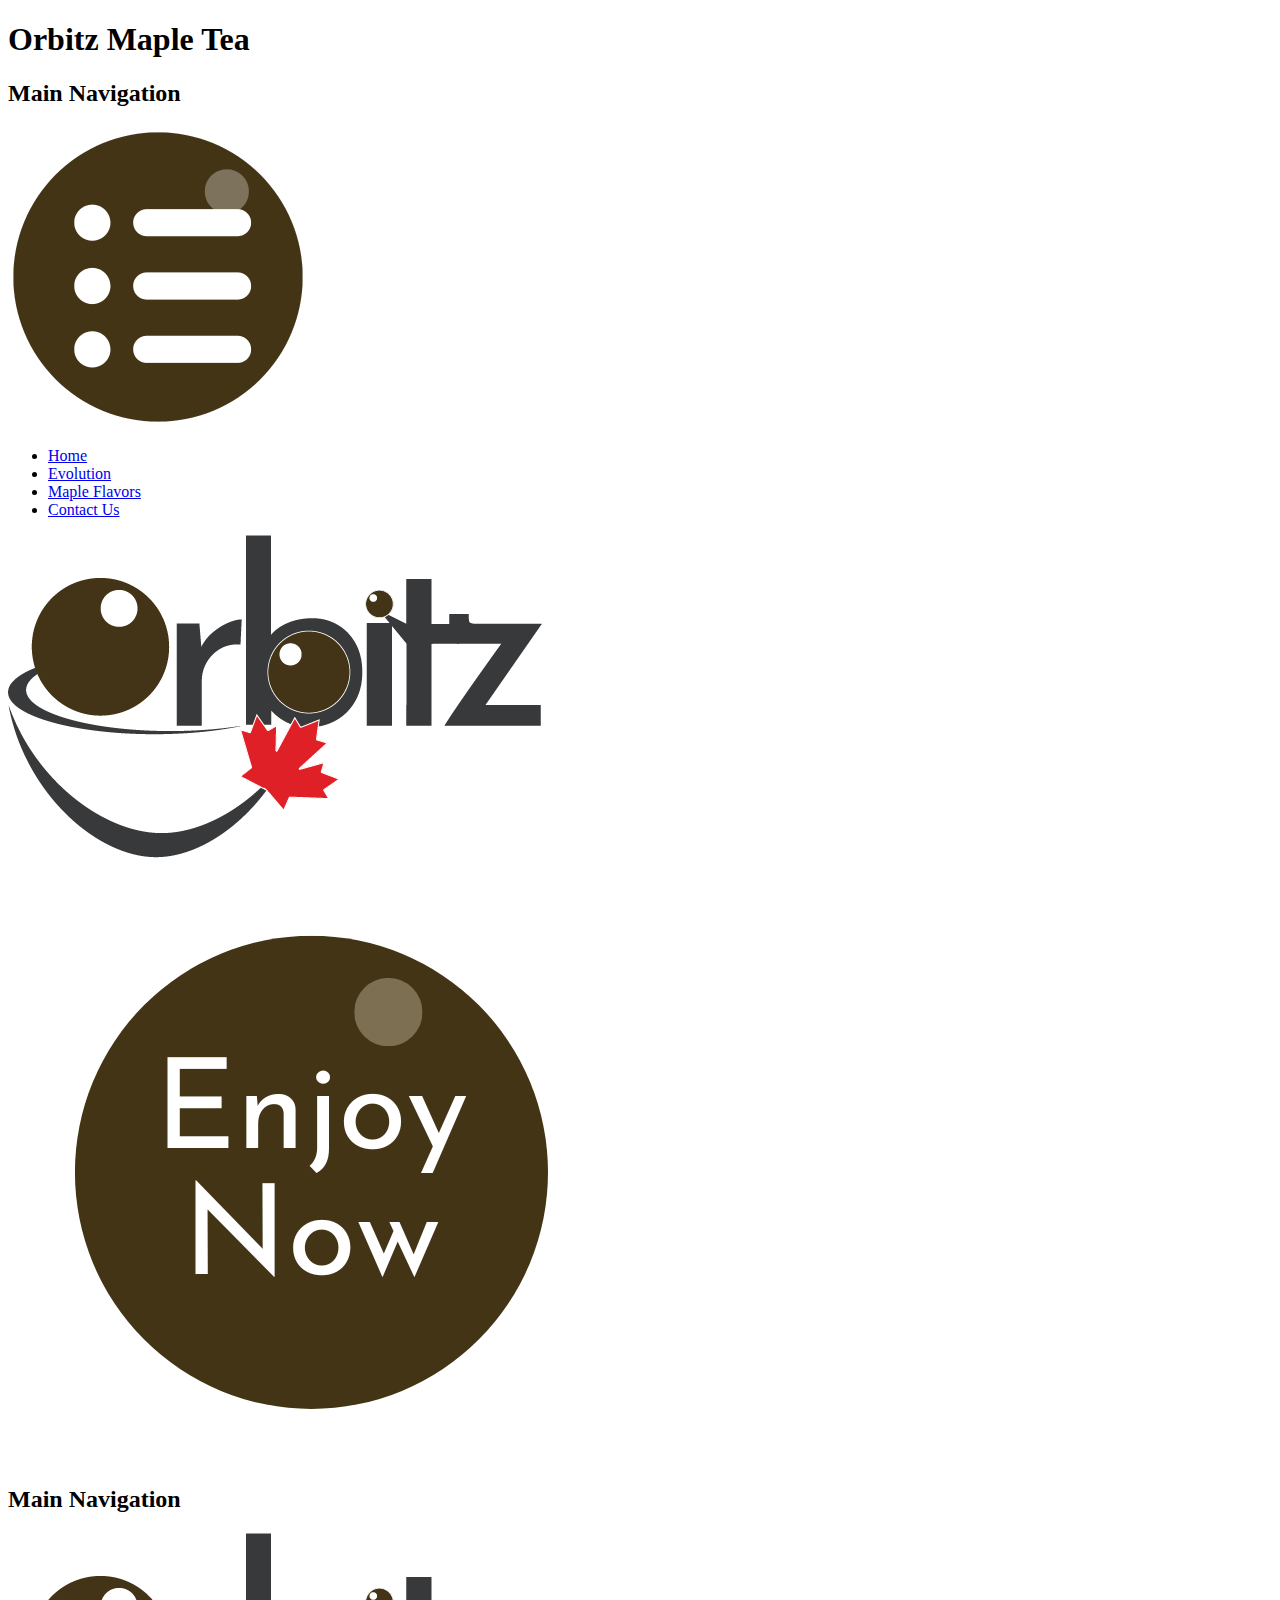
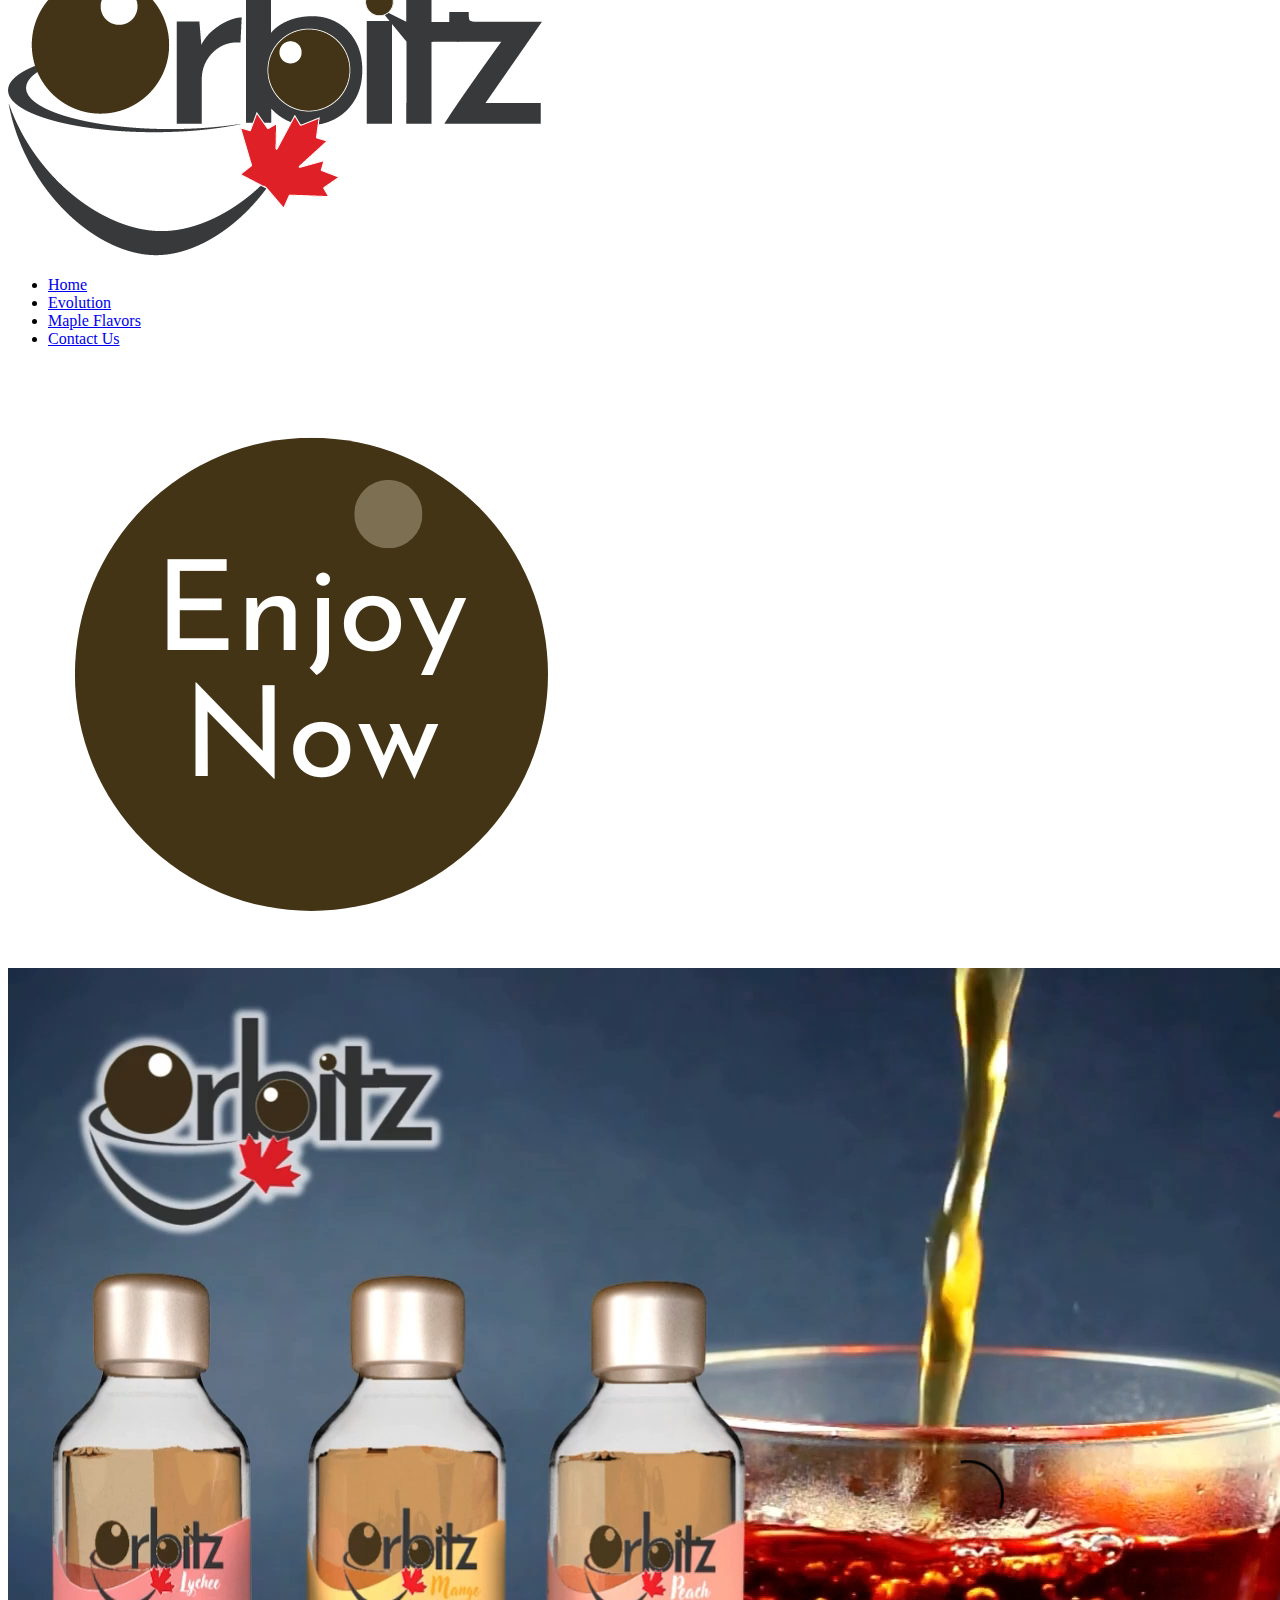
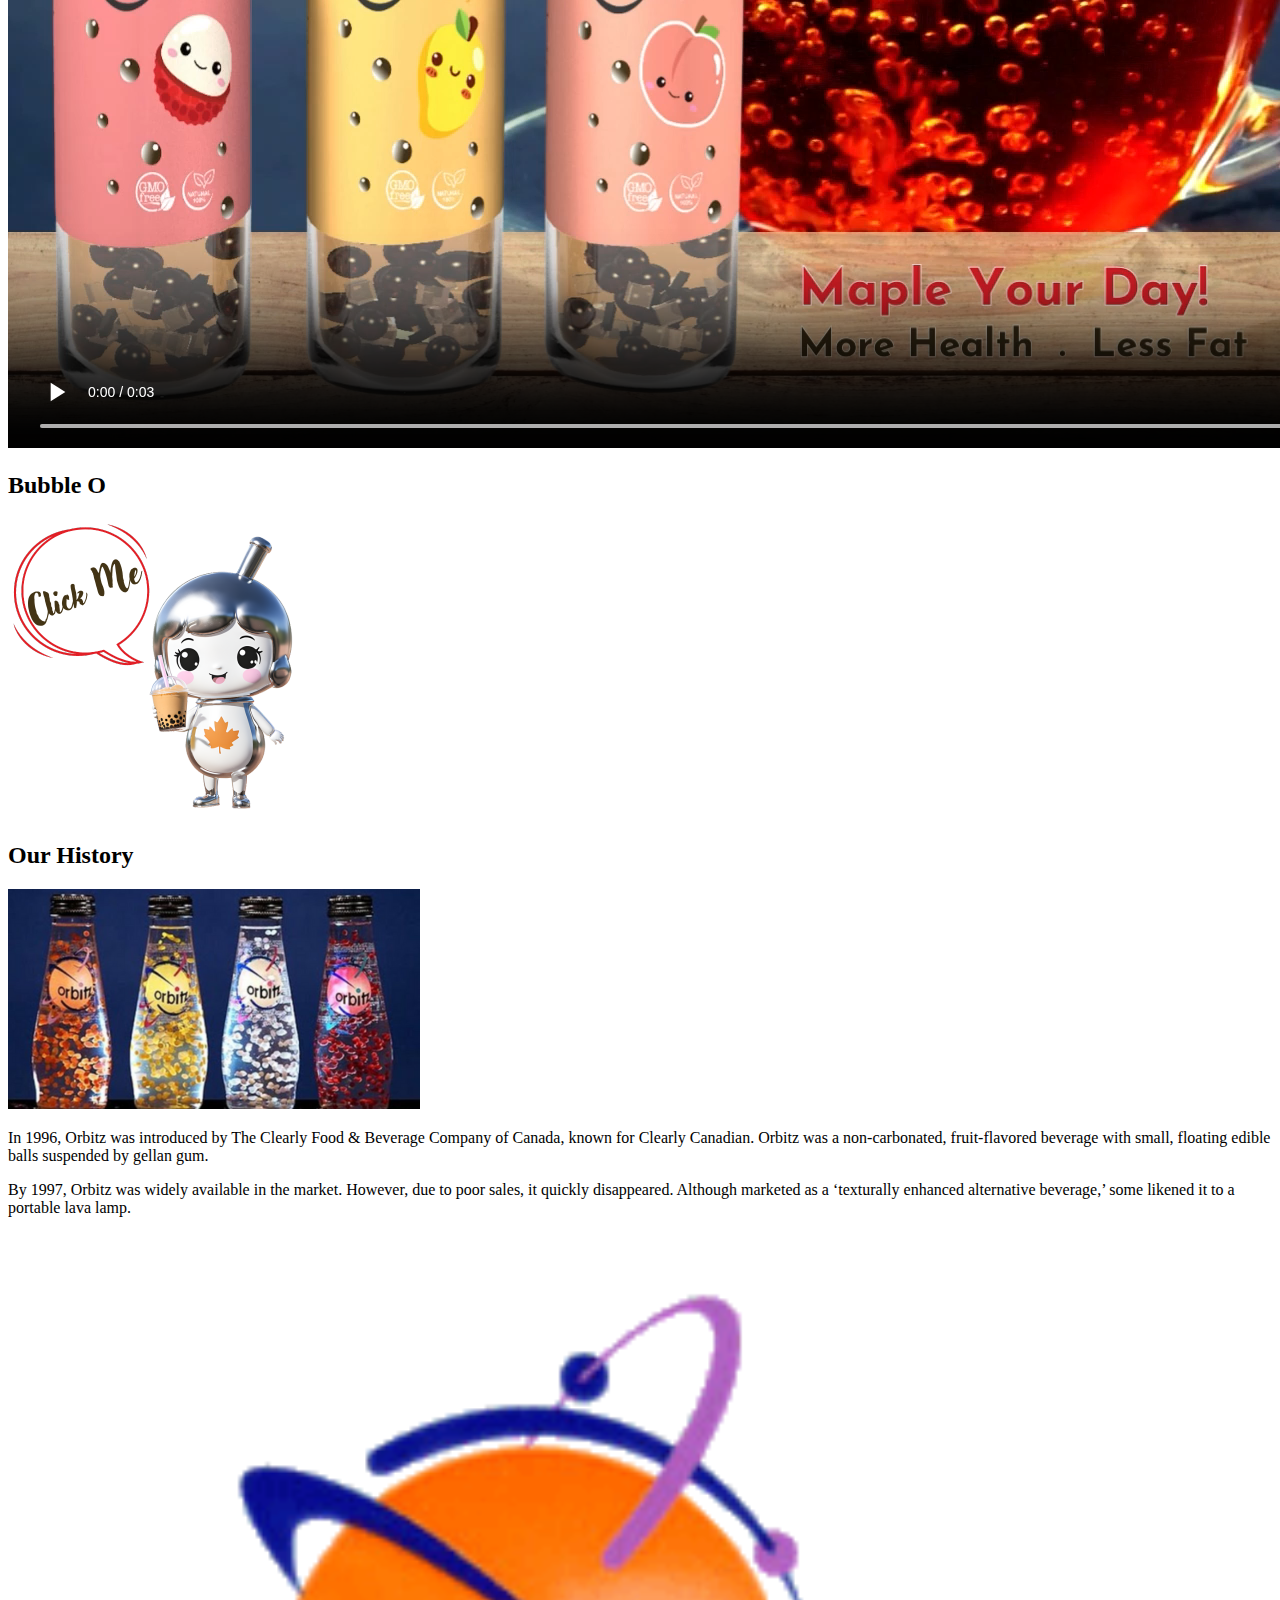
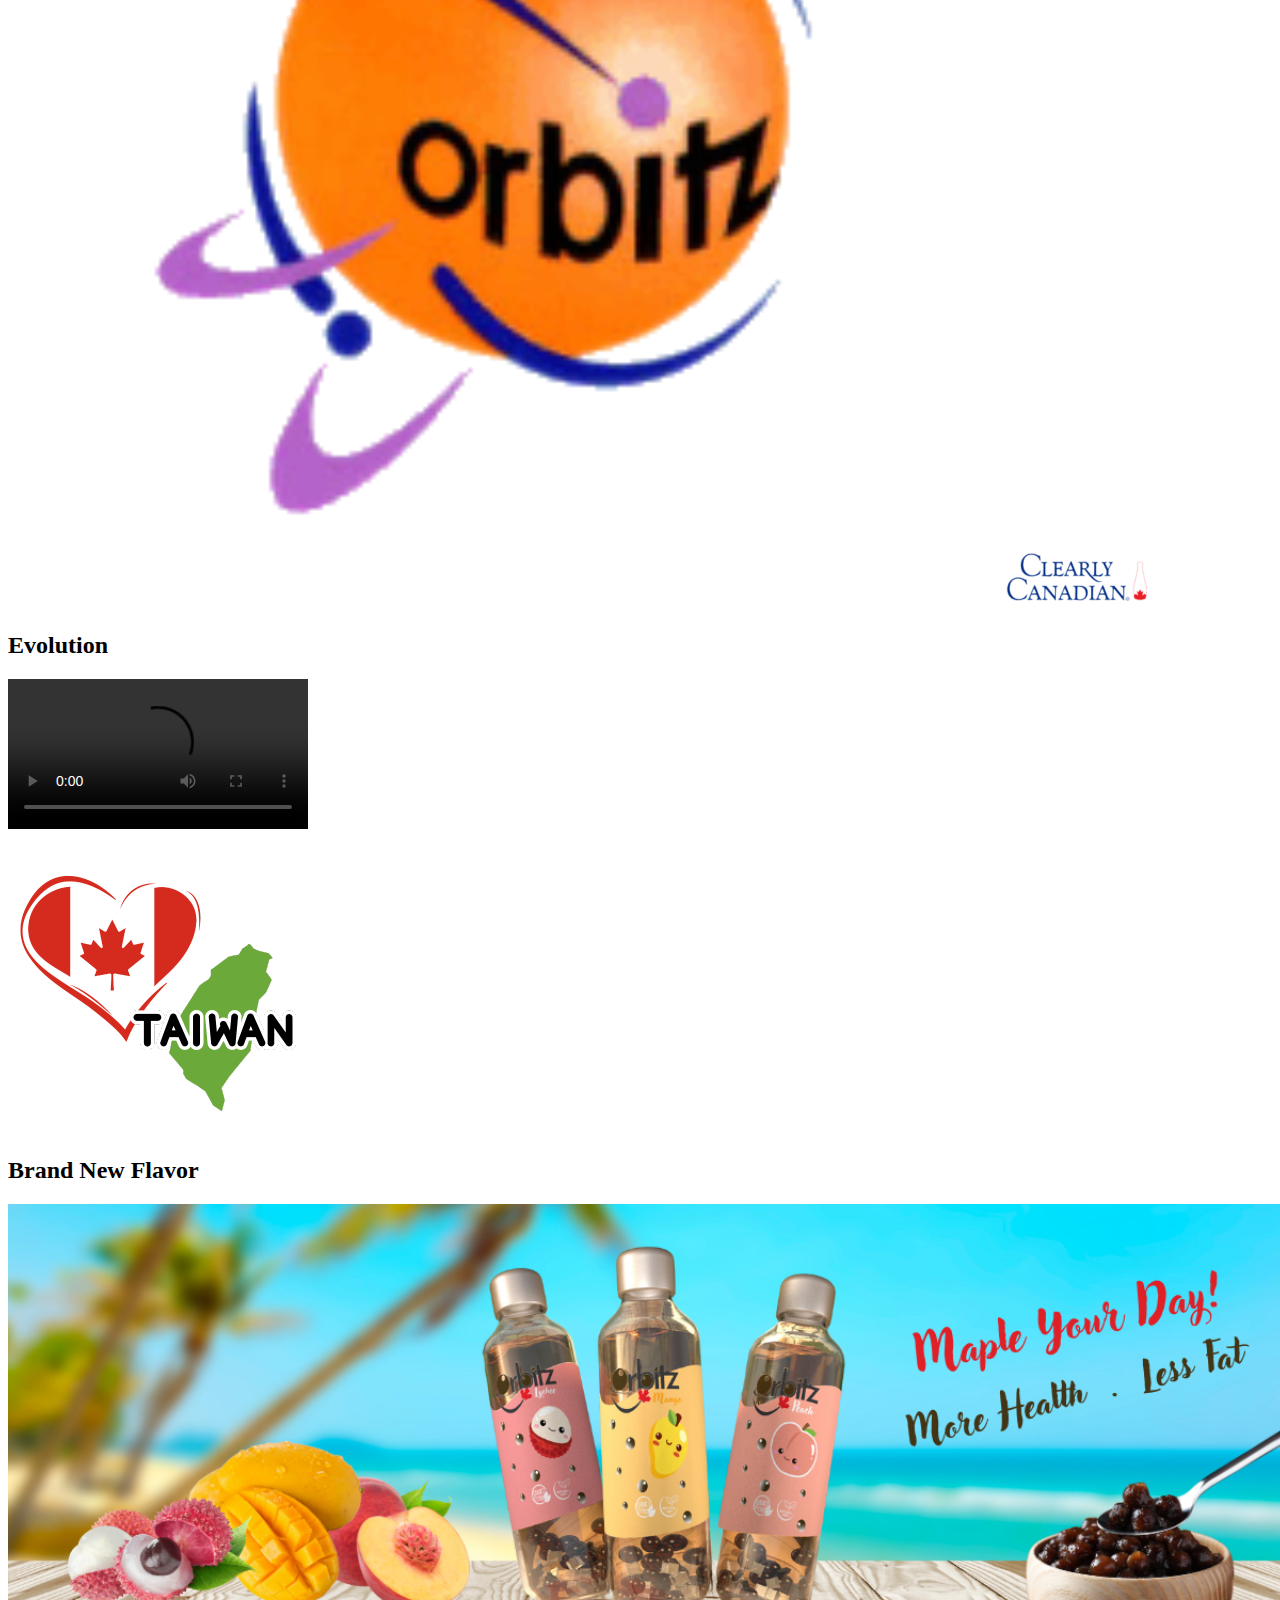
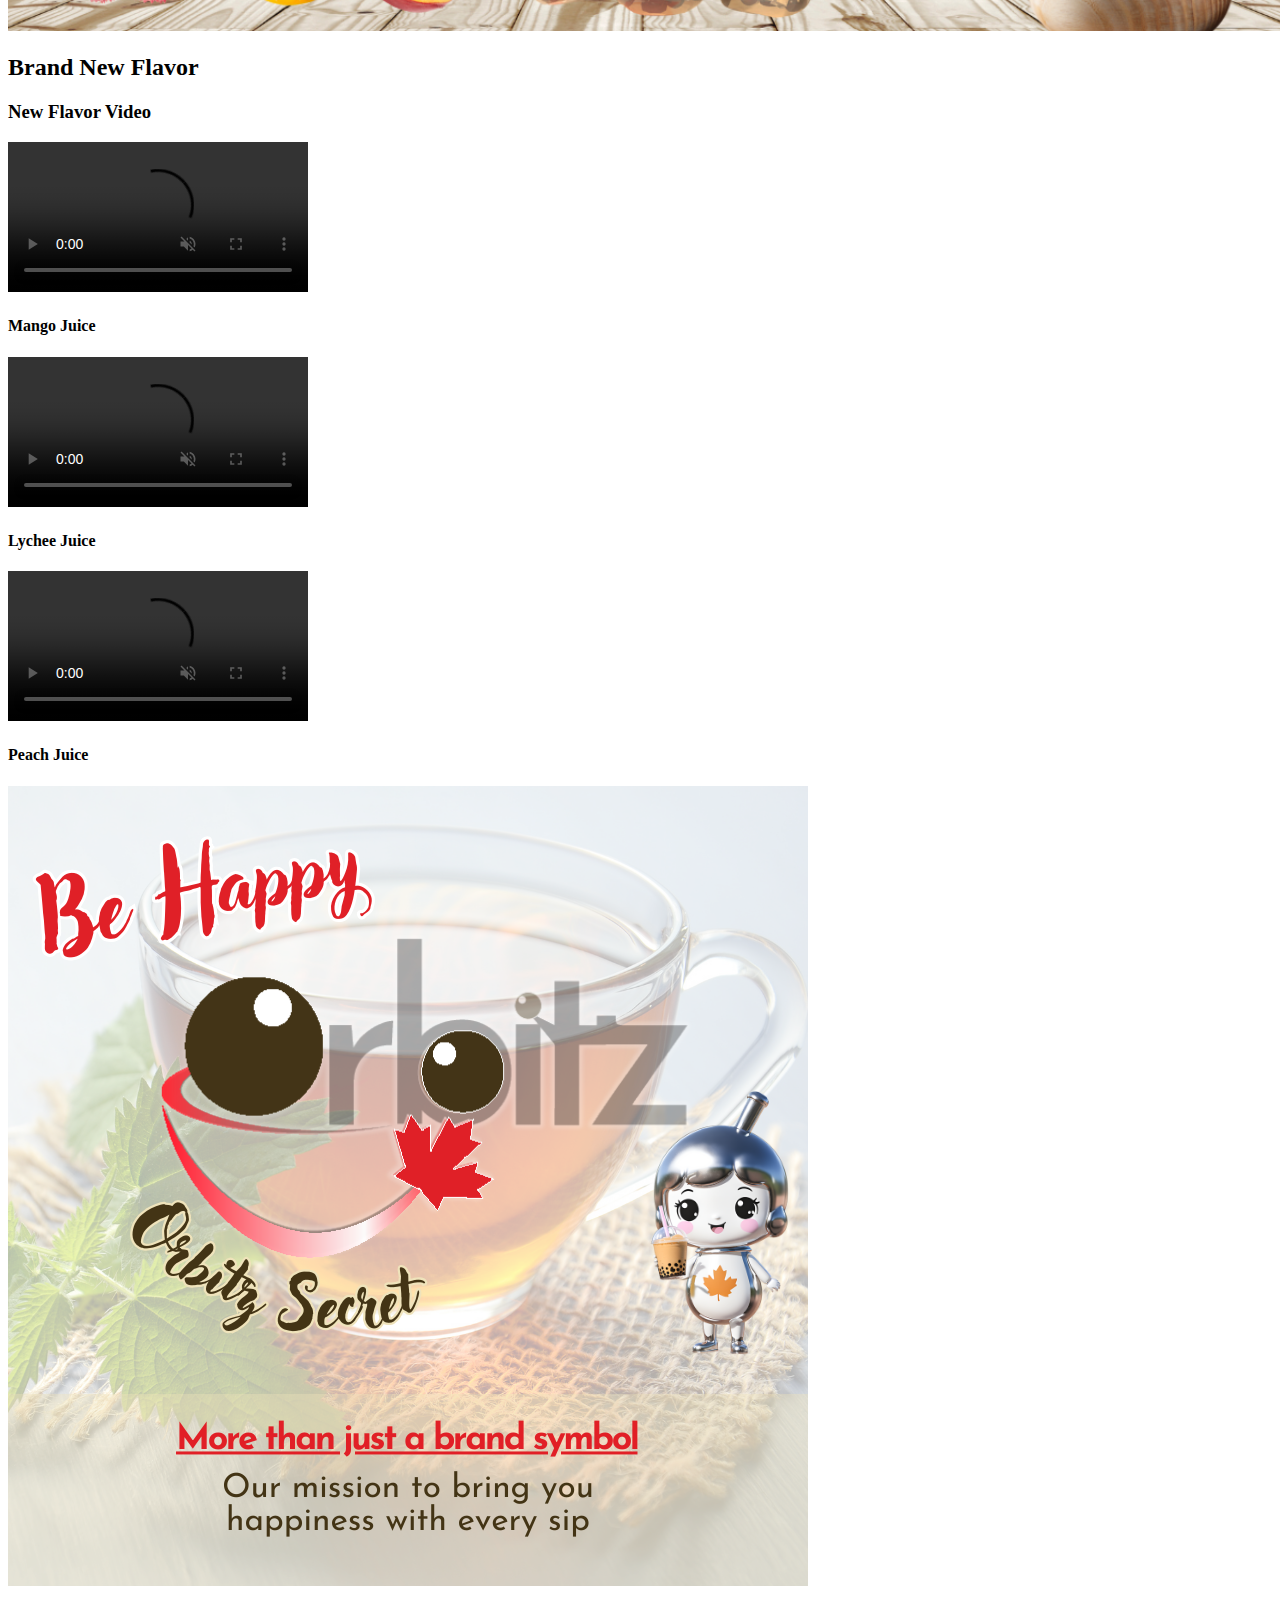
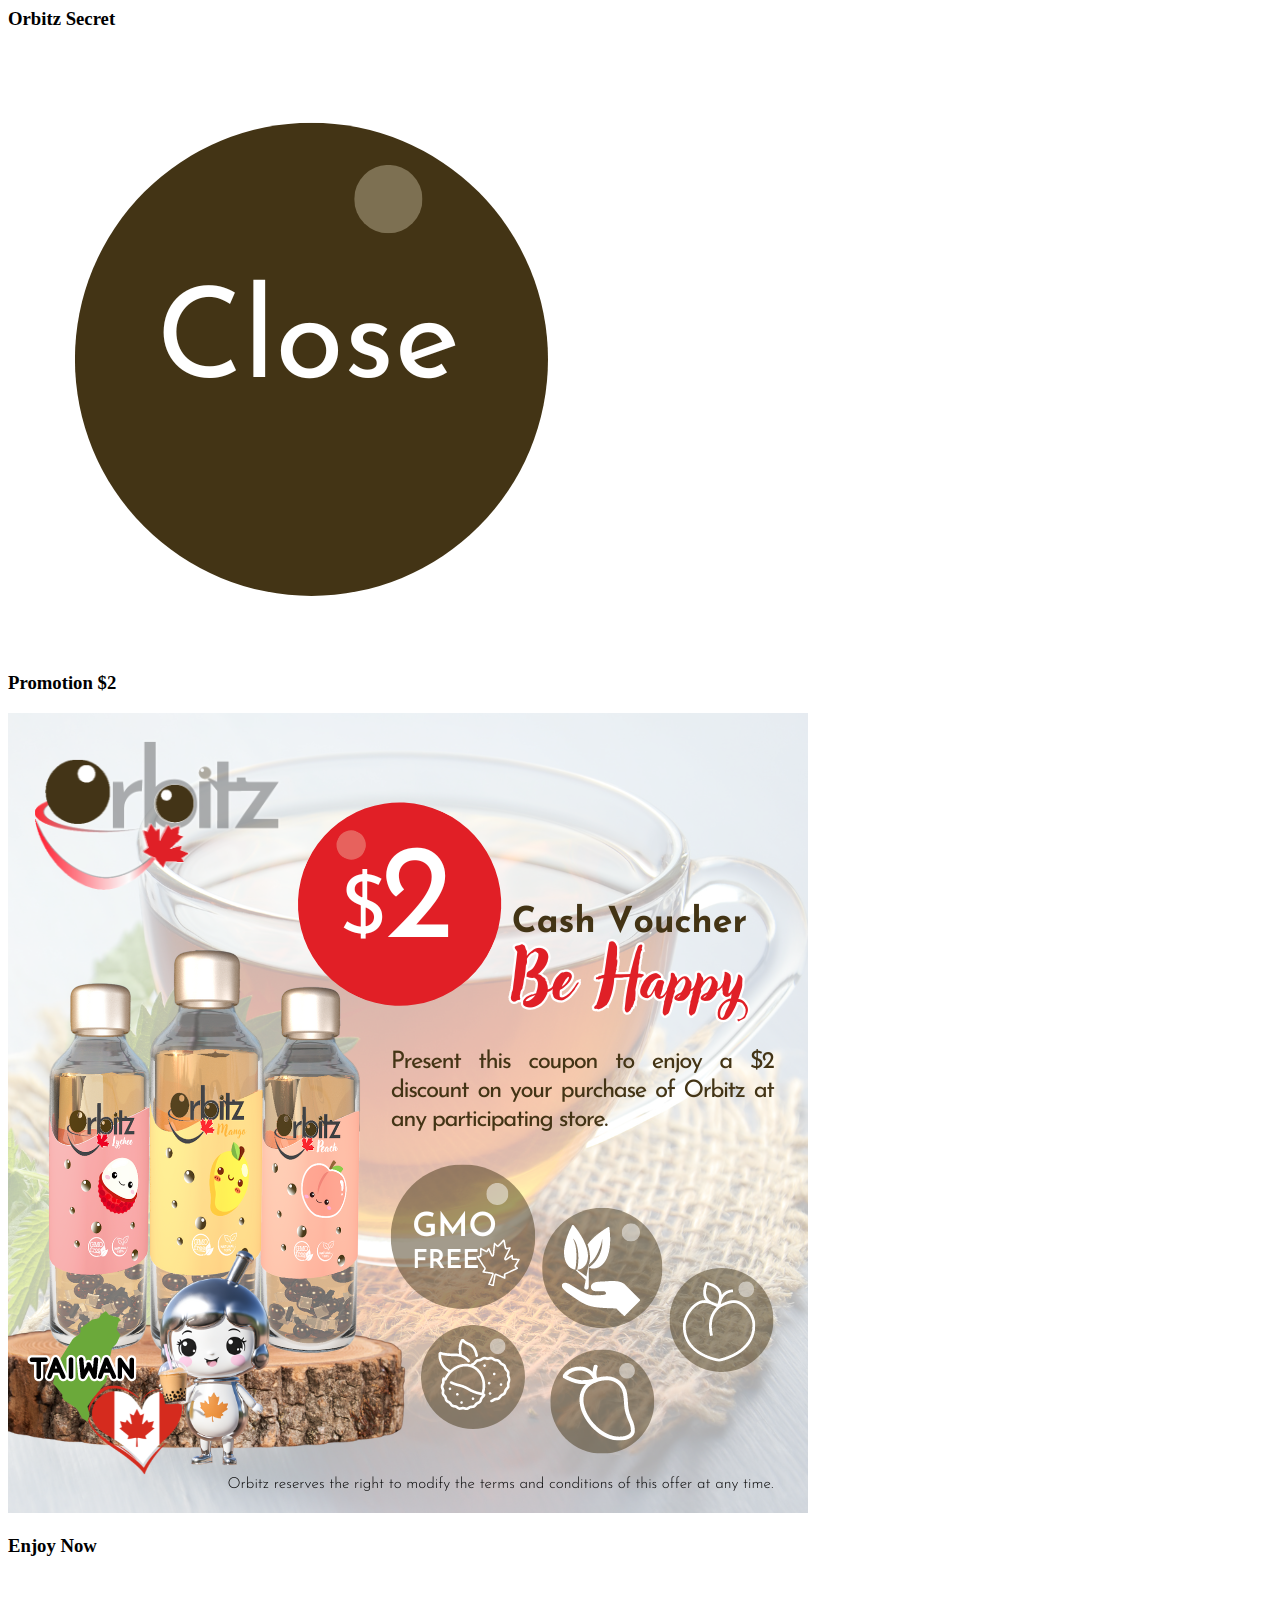
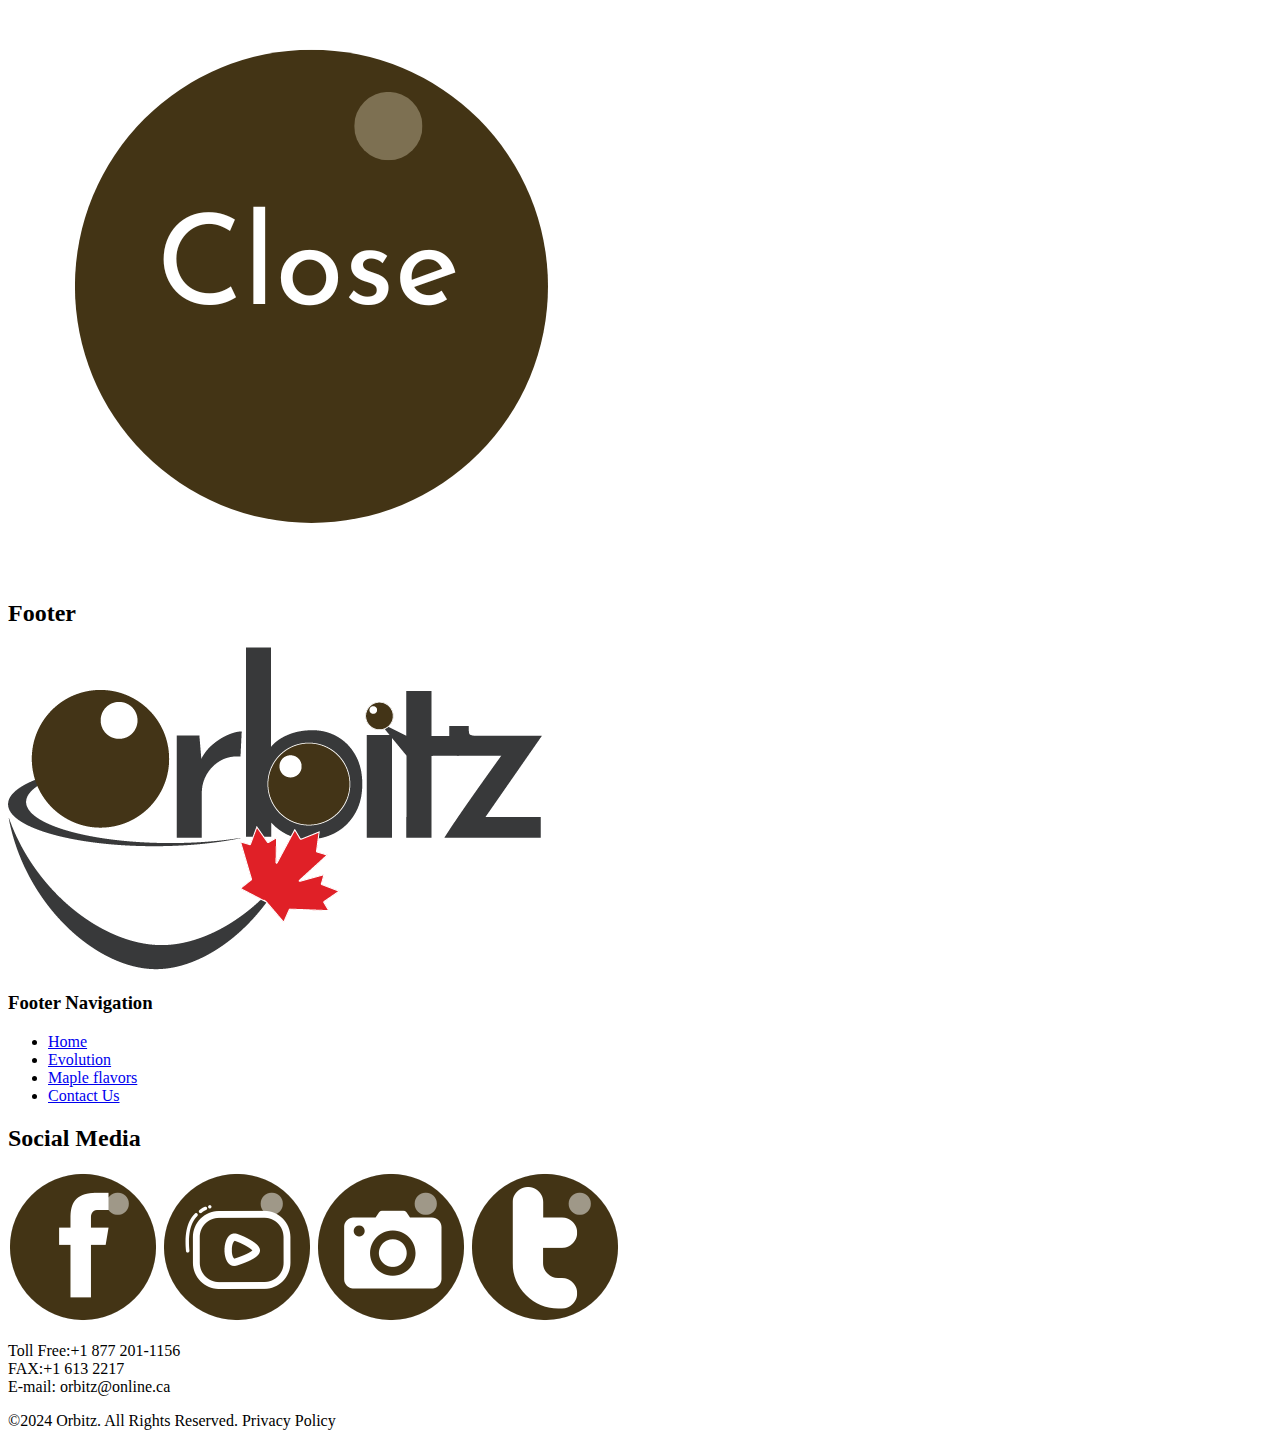
==== about-us.html @ 3a4d869f "Updated the about-us.HTML" ====
<!DOCTYPE html>
<html lang="en">
<head>
    <meta charset="UTF-8">
    <meta name="viewport" content="width=device-width, initial-scale=1.0">
    <link rel="preconnect" href="https://fonts.googleapis.com">
    <link rel="preconnect" href="https://fonts.gstatic.com" crossorigin>
    <link href="https://fonts.googleapis.com/css2?family=Josefin+Sans:ital,wght@0,100..700;1,100..700&display=swap" rel="stylesheet">
    <link href="css/grid.css" rel="stylesheet">
    <link href="css/main.css" rel="stylesheet">
    <title>Orbitz Maple Flavor</title>
</head>
<body>
    <h1 class="hidden">Orbitz Maple Tea</h1>
    <!-- Main Nav -->
    <div id="sticky-nav-con">
        <!-- Header for Mobile -->
        <header id="main-header">
            <nav id="main-nav">
                <h2 class="hidden">Main Navigation</h2>
                    <img src="images/Humburger-icon.png" alt="hamburger menu">
                    <div id="burger-con">
                        <ul>
                            <li><a href="index.html">Home</a></li>
                            <li><a href="about-us.html">Evolution</a></li>
                            <li><a href="product.html">Maple Flavors</a></li>
                            <li><a href="contact.html">Contact Us</a></li>
                        </ul>
                    </div>        
            </nav>

            <div id="logo">
                <img src="images/logo-ori.png" alt="Orbitz Logo">
            </div>

            <div class="enjoy-now enjoy-promotion">
                <img src="images/Enjoy-now.png" alt="Enjoy Now">
            </div>
        </header>

        <!-- Header for Tablet & Desktop -->
        <header id="main-header-t">
            <nav id="main-nav-t" class="grid-con">
                <h2 class="hidden">Main Navigation</h2>
                    <div id="logo-t" class="t-col-start-1 t-col-end-3">
                        <img src="images/logo-ori.png" alt="Orbitz logo">
                    </div>

                    <div id="burger-con-t" class="t-col-start-3 t-col-end-11">
                        <ul>
                            <li><a href="index.html">Home</a></li>
                            <li><a href="about-us.html">Evolution</a></li>
                            <li><a href="product.html">Maple Flavors</a></li>
                            <li><a href="contact.html">Contact Us</a></li>
                        </ul>
                    </div>

                    <div id="enjoy-now-t" class="enjoy-promotion t-col-start-11 t-col-end-13">
                        <img src="images/Enjoy-now.png" alt="Enjoy Now">
                    </div>
            </nav> 
        </header>
    </div>

    <main>
        <div id="about-hero" class="full-width-grid-con">
            <video controls autoplay loop muted>
                <source src="videos/about-us.mp4" type="video/mp4">
            </video>
        </div>

        <section id="bubble-O">
            <h2 class="hidden">Bubble O</h2>
            <img src="images/bubble-o.png" alt="Bubble O">
        </section>
  
        <section  class="grid-con">
            <div id="history" class="col-span-full">
                <h2>Our History</h2>
                    <img src="images/old-orbitz.png" alt="Orbitz Old Bottle">
                    <p>In 1996, Orbitz was introduced by The Clearly Food & Beverage Company of Canada, 
                        known for Clearly Canadian. Orbitz was a non-carbonated, fruit-flavored beverage 
                        with small, floating edible balls suspended by gellan gum.</p>
                    <p>By 1997, Orbitz was widely available in the market. However, due to poor sales, 
                        it quickly disappeared. Although marketed as a ‘texturally enhanced alternative 
                        beverage,’ some likened it to a portable lava lamp.</p>
            </div>
            <div id="old-orbitz" class="col-span-full">
                <img src="images/Old-Orbitz-logo.png" alt="Old Orbitz Logo">
                <img src="images/Clearly-logo.png" alt="Clearly Canadian Logo">
            </div>
        </section>

        <section class="grid-con">
            <div id="evolution" class="col-span-full">
                <h2>Evolution</h2>
                <div id="about-video">
                    <video controls>
                        <source src="videos/history.mp4" type="video/mp4">
                    </video>
                </div>
                <div class="overlay-container-abt">
                    <img src="images/canada-taiwan.png" alt="Canada and Taiwan" id="canada-taiwan">
                </div>
            </div>
        </section>

        <section id="brand-new-flavor" class="full-width-grid-con">
            <h2 class="hidden">Brand New Flavor</h2>
            <img
            sizes="100vw"
            srcset="
            images/about-hero-2_g6cph5_c_scale,w_190.png 190w,
            images/about-hero-2_g6cph5_c_scale,w_334.png 334w,
            images/about-hero-2_g6cph5_c_scale,w_445.png 445w,
            images/about-hero-2_g6cph5_c_scale,w_540.png 540w,
            images/about-hero-2_g6cph5_c_scale,w_623.png 623w,
            images/about-hero-2_g6cph5_c_scale,w_702.png 702w,
            images/about-hero-2_g6cph5_c_scale,w_774.png 774w,
            images/about-hero-2_g6cph5_c_scale,w_843.png 843w,
            images/about-hero-2_g6cph5_c_scale,w_907.png 907w,
            images/about-hero-2_g6cph5_c_scale,w_969.png 969w,
            images/about-hero-2_g6cph5_c_scale,w_1028.png 1028w,
            images/about-hero-2_g6cph5_c_scale,w_1085.png 1085w,
            images/about-hero-2_g6cph5_c_scale,w_1142.png 1142w,
            images/about-hero-2_g6cph5_c_scale,w_1198.png 1198w,
            images/about-hero-2_g6cph5_c_scale,w_1200.png 1200w"
            src="about-hero-2_g6cph5_c_scale,w_1200.png"
            alt="Brand New Flavor Hero">
        </section>

        <section class="grid-con">
            <div class="col-span-full">
                <h2>Brand New Flavor</h2>
                <div id="new-flavor-video">
                    <h3 class="hidden">New Flavor Video</h3>
                    <div class="video-container" id="mango-juice">
                        <video controls autoplay loop muted>
                            <source src="videos/mango-v.mp4" type="video/mp4">
                        </video>
                        <h4>Mango Juice</h4>
                    </div>

                    <div class="video-container" id="lychee-juice">
                        <video controls autoplay loop muted>
                            <source src="videos/lychee-v.mp4" type="video/mp4">
                        </video>
                        <h4>Lychee Juice</h4>
                    </div>

                    <div class="video-container" id="peach-juice">
                        <video controls autoplay loop muted>
                            <source src="videos/peach-v2.mp4" type="video/mp4">
                        </video>
                        <h4>Peach Juice</h4>
                    </div>
                </div>
            </div>
        </section>
    </main>

    <!-- Lightbox for Bubble-O -->
    <section id="lightbox" class="hidden">
        <div id="lightbox-content">
          <img src="images/lightbox-800.png" alt="Lightbox Image" id="lightbox-image">
          <h3 id="lightbox-title">Orbitz Secret</h3>
          <img src="images/icon-close.png" alt="Close" id="lightbox-close">
        </div>
    </section>

    <!-- Lightbox for Product Promotion -->
    <section id="pdt-lightbox" class="lightbox-overlay hidden">
        <h3 class="hidden">Promotion $2</h3>
        <div id="pdt-lightbox-content" class="lightbox-content">
            <img src="images/promotion-800.png" alt="PDT Lightbox Image" id="pdt-lightbox-image">
            <h3 id="pdt-lightbox-title">Enjoy Now</h3>
            <img src="images/icon-close.png" alt="Close" id="pdt-lightbox-close" class="close-button">
        </div>
    </section>

    <footer class="footer">
        <h2 class="hidden">Footer</h2>
        <div id="sticky-nav-foot" class="grid-con">
            <div id="footer-logo" class="col-span-full">
                <img src="images/logo-ori.png" alt="Orbitz logo">
            </div>

            <nav  id="footer-nav" class="col-span-full">
                <h3 class="hidden">Footer Navigation</h3>
                    <ul>
                        <li><a href="index.html">Home</a></li>
                        <li><a href="about-us.html">Evolution</a></li>
                        <li><a href="product.html">Maple flavors</a></li>
                        <li><a href="contact.html">Contact Us</a></li>
                    </ul>
            </nav>
        </div>

        <section class="grid-con">
            <h2 class="hidden">Social Media</h2>
                <div id="footer-social-icons" class="col-span-full">
                    <a href="#"><img src="images/facebook.png" alt="Facebook"></a>
                    <a href="#"><img src="images/ig.png" alt="Instagram"></a>
                    <a href="#"><img src="images/youtube.png" alt="YouTube"></a>
                    <a href="#"><img src="images/twitter.png" alt="Twitter"></a>
                </div>
            
                <div id="footer-contact" class="col-span-full">
                    <p>
                        Toll Free:+1 877 201-1156 <br>
                        FAX:+1 613 2217 <br>
                        E-mail: orbitz@online.ca
                    </p>
                </div>
            </section>  
            
            <div id="footer-policy" class="col-span-full">
                <p id="privacy-policy">©2024 Orbitz. All Rights Reserved. Privacy Policy</p>
            </div>
    </footer>

<script src="js/main.js"></script>
</body>
</html>
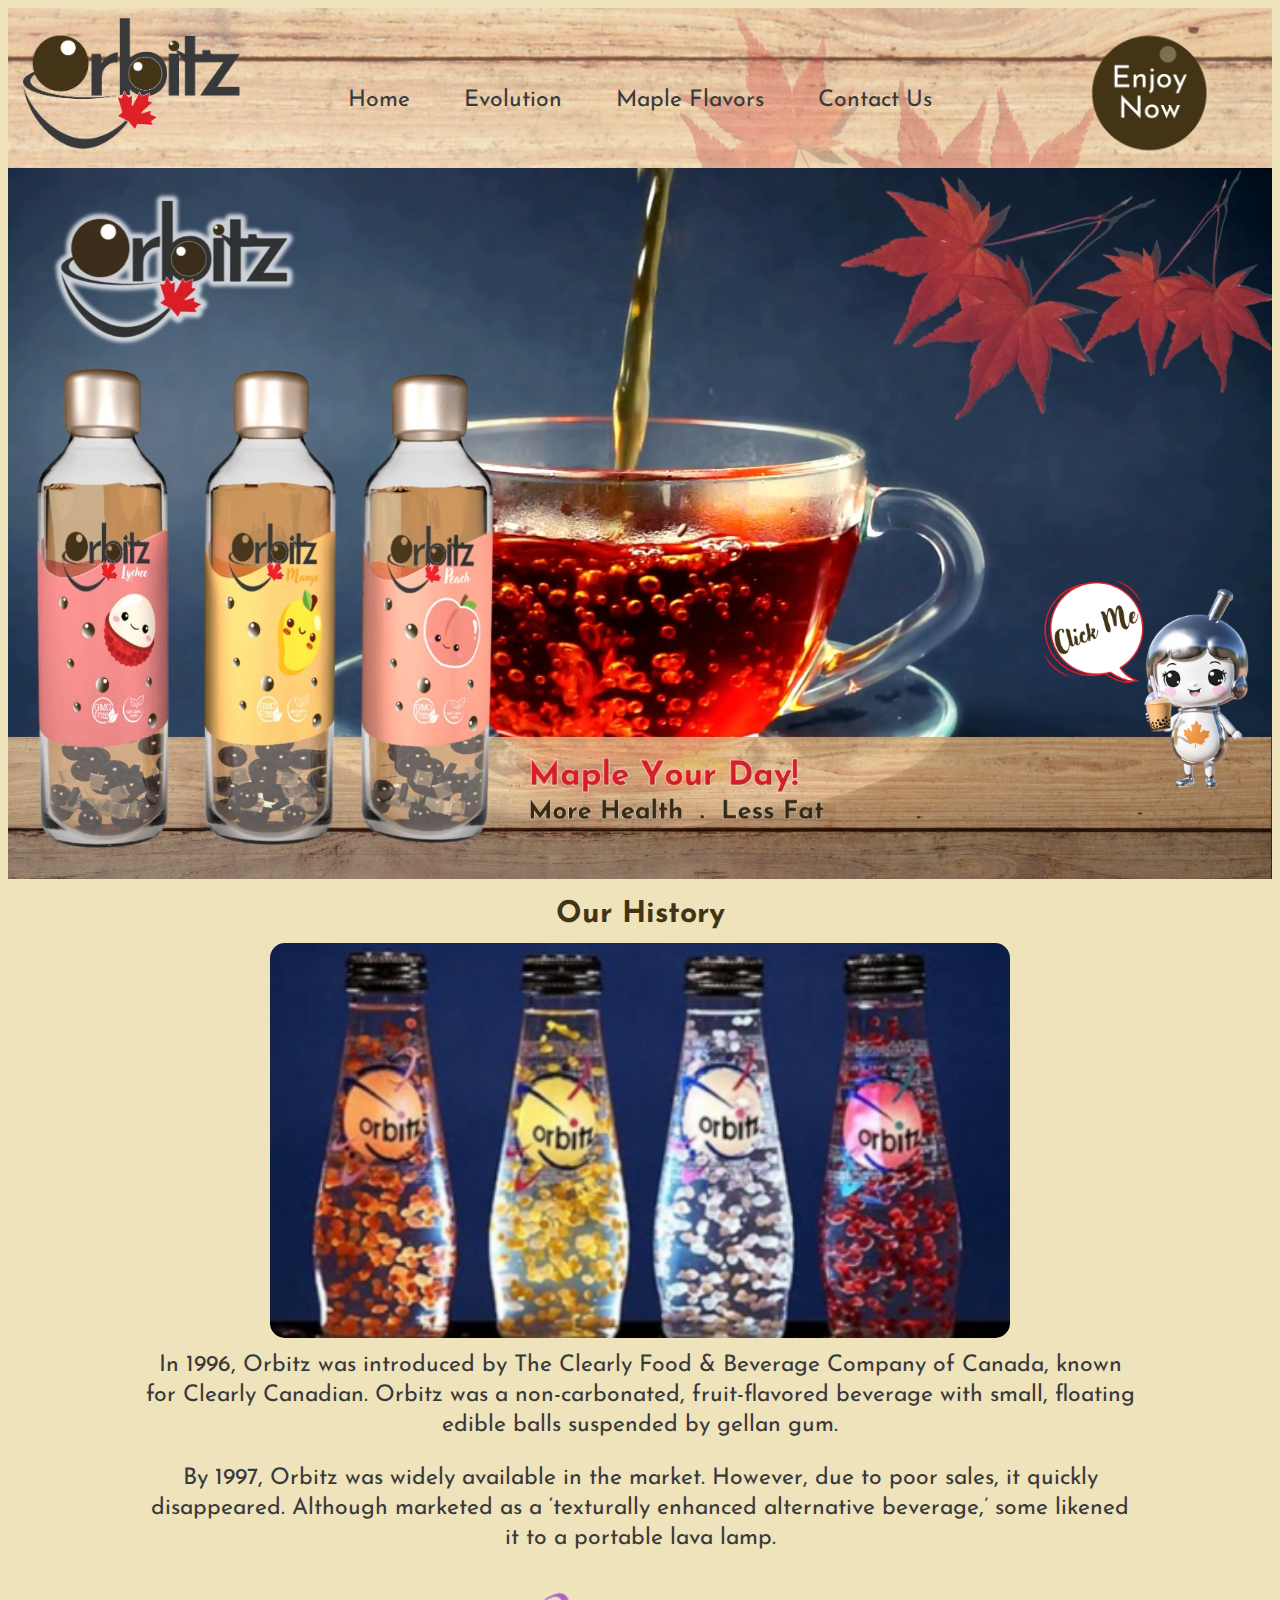
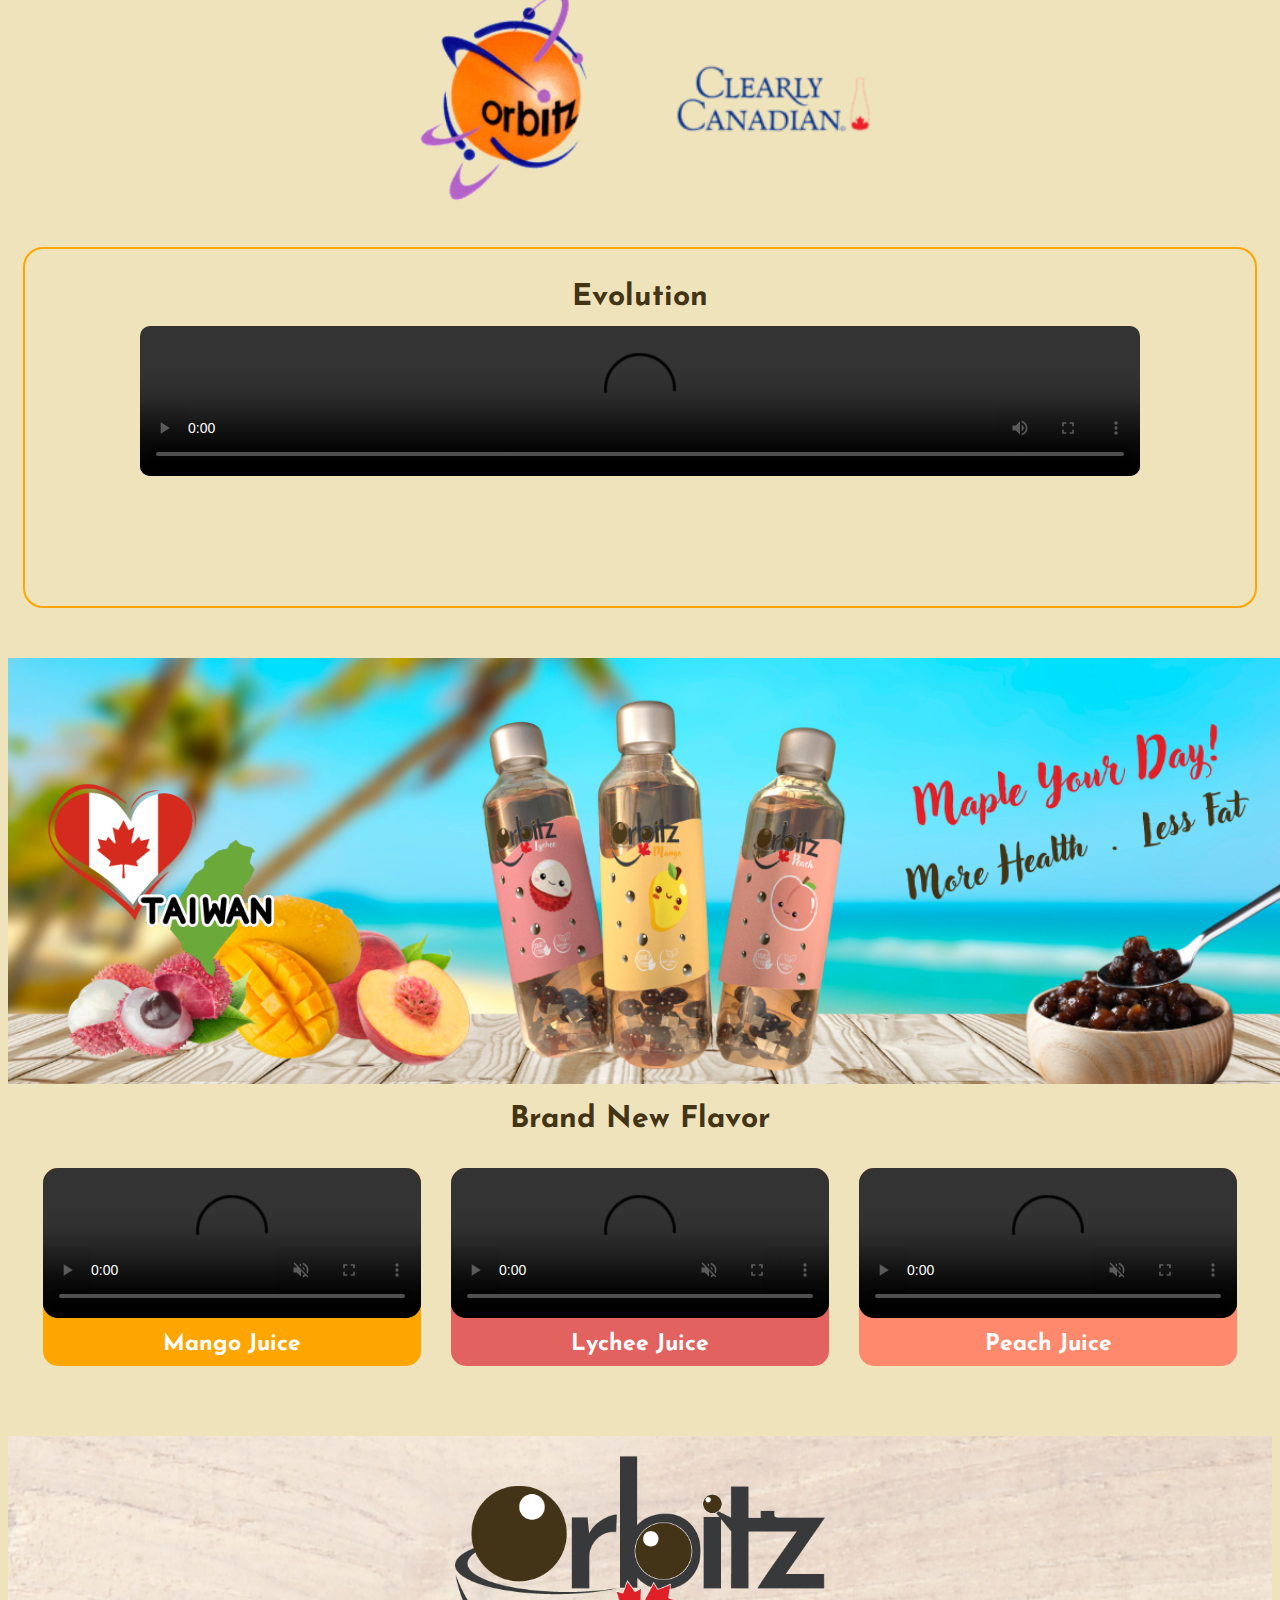
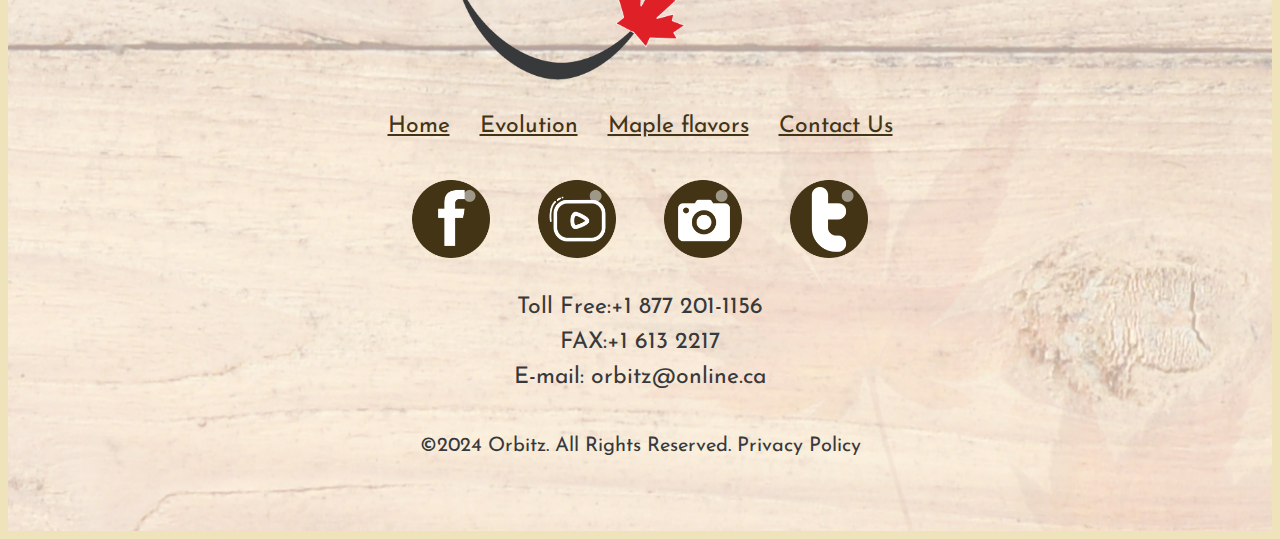
==== commit 1bdaffd2: "Update the lightbox and popover text" ====
--- a/about-us.html
+++ b/about-us.html
@@ -159,24 +159,25 @@
         </section>
     </main>
 
-    <!-- Lightbox for Bubble-O -->
-    <section id="lightbox" class="hidden">
-        <div id="lightbox-content">
-          <img src="images/lightbox-800.png" alt="Lightbox Image" id="lightbox-image">
-          <h3 id="lightbox-title">Orbitz Secret</h3>
-          <img src="images/icon-close.png" alt="Close" id="lightbox-close">
-        </div>
-    </section>
-
-    <!-- Lightbox for Product Promotion -->
-    <section id="pdt-lightbox" class="lightbox-overlay hidden">
-        <h3 class="hidden">Promotion $2</h3>
-        <div id="pdt-lightbox-content" class="lightbox-content">
-            <img src="images/promotion-800.png" alt="PDT Lightbox Image" id="pdt-lightbox-image">
-            <h3 id="pdt-lightbox-title">Enjoy Now</h3>
-            <img src="images/icon-close.png" alt="Close" id="pdt-lightbox-close" class="close-button">
-        </div>
-    </section>
+            <!-- Bubble-O Lightbox -->
+        <div id="lightbox" class="lightbox-overlay">
+            <div id="lightbox-content">
+                <img id="lightbox-image" src="" alt="Lightbox Image">
+                <h3></h3>
+                <p></p>
+                <img id="lightbox-close" src="images/icon-close.png" alt="Close Button">
+            </div>
+        </div>
+
+        <!-- Promotion Lightbox -->
+        <div id="pdt-lightbox" class="lightbox-overlay">
+            <div id="pdt-lightbox-content">
+                <img id="pdt-lightbox-image" src="" alt="Lightbox Image">
+                <h3 id="pdt-lightbox-title"></h3>
+                <p></p>
+                <img id="pdt-lightbox-close" src="images/icon-close.png" alt="Close Button">
+            </div>
+        </div>
 
     <footer class="footer">
         <h2 class="hidden">Footer</h2>
--- a/css/grid.css
+++ b/css/grid.css
@@ -0,0 +1,172 @@
+html {
+    box-sizing: border-box;
+}
+
+.hidden {
+    display: none;
+  }
+
+.show {
+    display: block;
+}
+
+body {
+    font-family: "Josefin Sans", sans-serif;
+    font-size: 18px;
+    background-color: #EFE3BB;
+}
+  
+.box {
+    text-align: center;
+}
+
+footer {
+    text-align: center;
+}
+  
+/* Full width for Hero Image */
+.full-width-grid-con {
+    display: grid;
+    grid-template-columns: 1fr minmax(0, 1200px) 1fr;
+  }
+  
+  .grid-con {
+    display: grid;
+    grid-template-columns: repeat(4, minmax(0,1fr));
+    grid-column-gap: 30px;
+    max-width: 1920px;
+    margin: 0 auto;
+    padding-left: 15px;
+    padding-right: 15px;
+  }
+  
+  .col-auto {grid-column: auto;}
+  .col-span-1	{grid-column: span 1 / span 1;}
+  .col-span-2	{grid-column: span 2 / span 2;}
+  .col-span-3	{grid-column: span 3 / span 3;}
+  .col-span-4	{grid-column: span 4 / span 4;}
+  .col-span-full {grid-column: 1 / -1;}
+  
+  .col-start-1 {grid-column-start: 1;}
+  .col-start-2 {grid-column-start: 2;}
+  .col-start-3 {grid-column-start: 3;}
+  .col-start-4 {grid-column-start: 4;}
+  .col-start-auto {grid-column-start: auto;}
+  
+  .col-end-1 {grid-column-end: 1}
+  .col-end-2 {grid-column-end: 2}
+  .col-end-3 {grid-column-end: 3}
+  .col-end-4 {grid-column-end: 4}
+  .col-end-5 {grid-column-end: 5}
+  .col-end-auto	{grid-column-end: auto;}
+  
+  /* Tablet */
+  @media screen and (min-width: 768px) {
+  
+    .grid-con {
+      display: grid;
+      grid-template-columns: repeat(12, minmax(0, 1fr));
+      grid-column-gap: 20px;
+      padding-left: 16px;
+      padding-right: 16px;
+    }
+  
+    .t-col-auto {grid-column: aumo;}
+    .t-col-span-1	{grid-column: span 1 / span 1;}
+    .t-col-span-2	{grid-column: span 2 / span 2;}
+    .t-col-span-3	{grid-column: span 3 / span 3;}
+    .t-col-span-4	{grid-column: span 4 / span 4;}
+    .t-col-span-5	{grid-column: span 5 / span 5;}
+    .t-col-span-6	{grid-column: span 6 / span 6;}
+    .t-col-span-7	{grid-column: span 7 / span 7;}
+    .t-col-span-8	{grid-column: span 8 / span 8;}
+    .t-col-span-9	{grid-column: span 9 / span 9;}
+    .t-col-span-10 {grid-column: span 10 / span 10;}
+    .t-col-span-11 {grid-column: span 11 / span 11;}
+    .t-col-span-12 {grid-column: span 12 / span 12;}
+    .t-col-span-full {grid-column: 1 / -1;}
+    
+    .t-col-start-1	{grid-column-start: 1;}
+    .t-col-start-2	{grid-column-start: 2;}
+    .t-col-start-3	{grid-column-start: 3;}
+    .t-col-start-4	{grid-column-start: 4;}
+    .t-col-start-5	{grid-column-start: 5;}
+    .t-col-start-6	{grid-column-start: 6;}
+    .t-col-start-7	{grid-column-start: 7;}
+    .t-col-start-8	{grid-column-start: 8;}
+    .t-col-start-9	{grid-column-start: 9;}
+    .t-col-start-10	{grid-column-start: 10;}
+    .t-col-start-11	{grid-column-start: 11;}
+    .t-col-start-12	{grid-column-start: 12;}
+    .t-col-start-13	{grid-column-start: 13;}
+    .t-col-start-auto {grid-column-start: auto;}
+    
+    .t-col-end-1	{grid-column-end: 1;}
+    .t-col-end-2	{grid-column-end: 2;}
+    .t-col-end-3	{grid-column-end: 3;}
+    .t-col-end-4	{grid-column-end: 4;}
+    .t-col-end-5	{grid-column-end: 5;}
+    .t-col-end-6	{grid-column-end: 6;}
+    .t-col-end-7	{grid-column-end: 7;}
+    .t-col-end-8	{grid-column-end: 8;}
+    .t-col-end-9	{grid-column-end: 9;}
+    .t-col-end-10	{grid-column-end: 10;}
+    .t-col-end-11	{grid-column-end: 11;}
+    .t-col-end-12	{grid-column-end: 12;}
+    .t-col-end-13	{grid-column-end: 13;}
+    .t-col-end-auto	{grid-column-end: auto;}}
+  
+    /* Desktop Library Styles */
+  @media screen and (min-width: 1200px){
+  
+    .grid-con {
+      grid-column-gap: 30px;
+      padding-left: 15px;
+      padding-right: 15px;
+    }
+  
+    .l-col-auto {grid-column: auto;}
+    .l-col-span-1	{grid-column: span 1 / span 1;}
+    .l-col-span-2	{grid-column: span 2 / span 2;}
+    .l-col-span-3	{grid-column: span 3 / span 3;}
+    .l-col-span-4	{grid-column: span 4 / span 4;}
+    .l-col-span-5	{grid-column: span 5 / span 5;}
+    .l-col-span-6	{grid-column: span 6 / span 6;}
+    .l-col-span-7	{grid-column: span 7 / span 7;}
+    .l-col-span-8	{grid-column: span 8 / span 8;}
+    .l-col-span-9	{grid-column: span 9 / span 9;}
+    .l-col-span-10 {grid-column: span 10 / span 10;}
+    .l-col-span-11 {grid-column: span 11 / span 11;}
+    .l-col-span-12 {grid-column: span 12 / span 12;}
+    .l-col-span-full {grid-column: 1 / -1;}
+  
+    .l-col-start-1	{grid-column-start: 1;}
+    .l-col-start-2	{grid-column-start: 2;}
+    .l-col-start-3	{grid-column-start: 3;}
+    .l-col-start-4	{grid-column-start: 4;}
+    .l-col-start-5	{grid-column-start: 5;}
+    .l-col-start-6	{grid-column-start: 6;}
+    .l-col-start-7	{grid-column-start: 7;}
+    .l-col-start-8	{grid-column-start: 8;}
+    .l-col-start-9	{grid-column-start: 9;}
+    .l-col-start-10	{grid-column-start: 10;}
+    .l-col-start-11	{grid-column-start: 11;}
+    .l-col-start-12	{grid-column-start: 12;}
+    .l-col-start-13	{grid-column-start: 13;}
+    .l-col-start-auto {grid-column-start: auto;}
+  
+    .l-col-end-1	{grid-column-end: 1;}
+    .l-col-end-2	{grid-column-end: 2;}
+    .l-col-end-3	{grid-column-end: 3;}
+    .l-col-end-4	{grid-column-end: 4;}
+    .l-col-end-5	{grid-column-end: 5;}
+    .l-col-end-6	{grid-column-end: 6;}
+    .l-col-end-7	{grid-column-end: 7;}
+    .l-col-end-8	{grid-column-end: 8;}
+    .l-col-end-9	{grid-column-end: 9;}
+    .l-col-end-10	{grid-column-end: 10;}
+    .l-col-end-11	{grid-column-end: 11;}
+    .l-col-end-12	{grid-column-end: 12;}
+    .l-col-end-13	{grid-column-end: 13;}
+    .l-col-end-auto	{grid-column-end: auto;}}
+  --- a/css/main.css
+++ b/css/main.css
@@ -0,0 +1,1135 @@
+/* Popover - svgIcons */
+.popover-text {
+    position: absolute; 
+    background-color: #ebe7e7ad; 
+    color: #433415;
+    padding: 10px;
+    border-radius: 5px; 
+    box-shadow: 0 4px 8px rgba(37, 36, 36, 0.2); 
+    z-index: 1000; 
+    white-space: nowrap; 
+    font-size: 16px; 
+    display: none;
+    bottom: 10px;
+  }
+  
+  .popover-text.show {
+    display: block;
+  }
+  
+  .svg-icon {
+    position: relative; 
+  }
+  
+  .svg-icon:hover .popover-text {
+    display: block;
+  }
+  
+  
+/* Lightbox overlay */
+/* A-Bubble O Lightbox */
+#lightbox {
+  position: fixed; 
+  top: 0;
+  left: 0;
+  width: 100%;
+  height: 100%;
+  background: rgba(0, 0, 0, 0.5); 
+  display: flex;
+  justify-content: center; 
+  align-items: center; 
+  z-index: 1000; 
+  opacity: 0;
+  visibility: hidden;
+  transition: opacity 0.3s ease, visibility 0.3s ease;
+}
+
+#lightbox.show {
+  opacity: 1;
+  visibility: visible;
+}
+
+#lightbox-content {
+  background: #dec9a2f1;
+  padding: 20px;
+  border-radius: 8px;
+  width: 70%; 
+  max-width: 800px; 
+  text-align: center; 
+  position: relative; 
+}
+
+#lightbox-close, #pdt-lightbox-close {
+  cursor: pointer;
+  position: absolute;
+  top: 10px; 
+  right: 10px;
+  width: 20%;
+  height: auto;
+  z-index: 1001;
+  transition: transform 0.3s ease, filter 0.5s ease-in-out;
+}
+
+#lightbox-close:hover, #pdt-lightbox-close:hover {
+  transform: rotate(30deg);
+  filter: drop-shadow(20px 6px 10px rgb(98, 97, 97));
+}
+
+#lightbox-image {
+  width: 100%;
+  height: auto;
+}
+
+#lightbox-content h3 {
+  margin-top: 20px;
+  font-size: 1.5em;
+}
+
+/* Lightbox overlay */
+/* B-Enjoy Now Promotion Lightbox */
+#pdt-lightbox {
+  position: fixed;
+  top: 0;
+  left: 0;
+  width: 100%;
+  height: 100%;
+  background: rgba(0, 0, 0, 0.5); 
+  display: flex;
+  justify-content: center;
+  align-items: center; 
+  z-index: 1000; 
+  opacity: 0;
+  visibility: hidden;
+  transition: opacity 0.3s ease, visibility 0.3s ease; 
+}
+
+#pdt-lightbox.show {
+  opacity: 1;
+  visibility: visible;
+}
+
+#pdt-lightbox-content {
+  background: #dec9a2f1;
+  padding: 20px;
+  border-radius: 8px;
+  width: 70%; 
+  max-width: 800px; 
+  text-align: center; 
+  position: relative; 
+}
+
+#pdt-lightbox-image {
+  width: 100%;
+  height: auto;
+}
+
+#pdt-lightbox-title, #pdt-lightbox-content p {
+  display: block;
+  color: #433415;
+  font-size: 1.5em; /* Adjust font size as needed */
+  margin-top: 20px;
+}
+
+/* Ensure lightbox content uses the same container */
+#pdt-lightbox-content h3 {
+  font-size: 1.5em;
+  margin-top: 20px;
+}
+
+#pdt-lightbox-content p {
+  font-size: 1em;
+  color: #433415;
+}
+
+    
+    /* General Styles */
+    h2 {
+      color: #433415;
+      margin-top: 20px;
+      margin-bottom: 13px;
+      text-align: center;
+      font-size: 23px;
+    }
+    
+    p {
+      color: #38393A;
+      text-align: center;
+      padding-left: 15px;
+      padding-right: 15px;
+      margin-top: 13px;
+      line-height: 23px;
+    }
+    
+    /* Bubble O stick on the page */
+    #bubble-O {
+      position: fixed;
+      bottom: 100px; 
+      right: 0;
+      z-index: 1000;
+      margin-right: 20px;
+    }
+    
+    #bubble-O img {
+      max-width: 140px;
+      height: auto;
+    }
+    
+    #bubble-O img:hover {
+      animation: bounce 3s ease infinite;
+      cursor: pointer;
+    }
+    
+    @keyframes bounce {
+      0%, 20%, 50%, 80%, 100% {
+        transform: translateY(0);
+      }
+      40% {
+        transform: translateY(-20px); 
+      }
+      60% {
+        transform: translateY(-10px);
+      }
+    }
+    
+    /* Header & Main Navigation - Mobile*/
+    @media screen and (max-width: 768px) {
+      #sticky-nav-con {
+         position: sticky;
+         background: url(../images/header-700.png) no-repeat;
+         background-size: cover; 
+          background-position: center; 
+      }
+    
+      #main-header-t {
+        display: none;
+      }
+    }
+  
+    #main-header {
+      display: flex;
+      justify-content: space-between;
+    }
+    
+    #main-nav img {
+      width: 50px;
+      height: 50px;
+      cursor: pointer;
+      transition: all .5s ease;
+      margin-top: 15px;
+      padding-left: 8px;
+    }
+    
+    #burger-con {
+      display: none;
+      margin-top: 20px;
+      margin-bottom: 20px;
+      margin-left: 20px;
+    }
+    
+    #main-nav:hover #burger-con {
+      display: block;
+    }
+    
+    #main-nav img:hover {
+      transform: rotate(90deg);
+      filter: drop-shadow(20px 6px 10px rgb(98, 97, 97));
+    }
+    
+    #main-nav ul li a:hover {
+      color: #e11f26;
+      font-size: larger;
+    }
+    
+    #main-nav ul {
+      list-style: none;
+      margin-top: 8px;
+      padding: 0;
+      margin: 0;
+    }
+    
+    #main-nav ul li a {
+      display: block;
+      padding: 10px 0px 10px 0px;
+      text-align: start;
+      color: #767070;
+    }
+    
+    #main-nav ul li {
+      border-bottom: 1px solid #38393A;
+    }
+    
+    #main-nav ul li:first-child {
+      border-top: 1px solid #38393A;
+    }
+    
+    #main-nav ul li:last-child {
+      margin-bottom: 8px;
+    }
+    
+    #logo img {
+      width: 110px;
+      padding-top: 8px;
+      padding-left: 8px;
+    }
+    
+    .enjoy-now img {
+      width: 80px;
+      height: 80px;
+      padding-right: 8px;
+      cursor: pointer;
+    }
+    
+    .enjoy-now img:hover {
+      transform: rotate(30deg);
+      transition: all 0.5s ease-in-out;
+      filter: drop-shadow(20px 6px 10px rgb(98, 97, 97));
+    }
+    
+    /* Footer - Mobile*/
+    footer {
+      background: url(../images/wood-footer-700.png) no-repeat;
+      margin-top: 50px;
+      padding-top: 20px;
+      padding-bottom: 20px;
+    }
+    
+    #footer-logo img {
+      width: 40%;
+    }
+    
+    #footer-nav ul {
+      list-style: none;
+      padding: 0;
+      margin-top: 20px;
+    }
+    
+    #footer-nav ul li a {
+      display: block;
+      padding: 10px 0 10px 0;
+      text-align: center;
+      color: #433415;
+    }
+    
+    #footer-nav ul li a:hover {
+      color: #E11F26;
+      font-size: larger;
+    }
+    
+    #footer-social-icons {
+      padding-top: 13px;
+      padding-bottom: 13px;
+    }
+    
+    #footer-social-icons img {
+      width: 50px;
+      height: 50px;
+      cursor: pointer;
+      margin-right: 20px;
+    }
+    
+    #footer-contact {
+      text-align: center;
+      line-height: 30px
+    }
+    
+    #privacy-policy {
+      text-align: center;
+      font-size: 13px;
+      margin-top: 13px;
+      margin-bottom: 50px;
+    }
+    
+    /* 1-Main Page - Hero*/
+    #main-hero img {
+      grid-column: 1/-1;
+      grid-row: 1/1;
+      justify-self: center;
+    }
+    
+    #main-about video {
+      width: 100%;
+      max-width: none;
+      border-radius: 10px;
+    }
+    
+    /* Orbitz Background Video */
+    #o-background video {
+      width: 90%; 
+      height: auto;
+      border-radius: 10px;
+    }
+    
+    #h-more-info {
+      position: absolute;
+      right: 0;
+      width: 20%;
+      height: auto;
+    }
+    
+    #h-more-info:hover{
+      transform: rotate(30deg);
+        transition: all 1s ease-in-out;
+        filter: drop-shadow(20px 6px 10px rgb(98, 97, 97));
+    }
+    
+    /* Main Flavor Styles */
+    #main-flavor-hero {
+      margin-top: 40px;
+    }
+    
+    #main-flavor {
+      display: flex;
+      flex-wrap: wrap; 
+      justify-content: center; 
+      align-items: center;
+      gap: 20px;
+      margin-top: 30px;
+    }
+    
+    #main-flavor h3 {
+      text-align: center; 
+      margin-bottom: 22px;
+      color: white;
+      margin-top: 13px;
+    }
+    
+    .flavor-container {
+      border-radius: 15px;
+    }
+    
+    .flavor-container img {
+      width: 100%;
+      border-radius: 15px;
+    }
+      
+    #fla-mango {
+      background-color: #FFA500;
+    }
+    
+    #fla-lychee {
+      background-color: #E26260;
+    }
+    
+    #fla-peach {
+      background-color: #FF896C;
+    }
+    
+    .pdt-more {
+      position: absolute;
+      z-index: 5;
+      width: 30% !important;
+      height: auto;
+      right: 10%;
+      top: 10%;
+    }
+    
+    .pdt-more:hover {
+      transform: rotate(30deg);
+      transition: all 1s ease-in-out;
+      filter: drop-shadow(20px 6px 10px rgb(98, 97, 97));
+    }
+    
+    
+    /* 2-About Us Page */
+    #about-hero {
+      position: relative;
+      padding-top: 56.25%;
+      height: 0;
+      overflow: hidden;
+      max-width: 100%;
+      background: #000;
+    }
+    
+    #about-hero video {
+      position: absolute;
+      top: 0;
+      left: 0;
+      width: 100%;
+      height: 100%;
+      object-fit: cover;
+    }
+    
+    /* About Us - Our History */
+    #history img {
+      display: block;
+      max-width: 90%;
+      height: auto;
+      margin: 0 auto;
+      border-radius: 15px;
+    }
+    
+    #history p {
+      margin-left: 20px;
+      margin-right: 20px;
+    }
+    
+    #old-orbitz {
+      display: flex; 
+      justify-content: center; 
+      align-items: center; 
+      gap: 20px; 
+    }
+    
+    #old-orbitz img {
+      width: 40%; 
+      height: auto;
+    }
+    
+    /* About Us Evolution */
+    #evolution {
+      border: solid 2px #FFA500;
+      border-radius: 20px;
+      padding: 13px;
+      margin-top: 23px;
+      position: relative;
+      padding-bottom: 80px;
+    }
+    
+    #about-video {
+      display: flex;
+      flex-direction: column;
+      align-items: center;
+      text-align: center;
+      margin-bottom: 50px;
+    }
+    
+    #about-video video {
+      border-radius: 10px;
+      width: 90%;
+    }
+    
+    #canada-taiwan {
+      position: absolute;
+      width: 50%;
+      top: 200px;
+    }
+    
+    /* About Us - New Flavor */
+    #brand-new-flavor {
+      margin-top: 50px;
+    }
+    
+    #new-flavor-video {
+      display: flex;
+      flex-direction: column; 
+      flex-wrap: nowrap; 
+      gap: 20px; 
+      padding: 20px; 
+      justify-content: center; 
+  }
+  
+  #new-flavor-video h2 {
+      margin-bottom: 20px; 
+  }
+  
+  
+  .video-container{
+    border-radius: 15px;
+  }
+  
+  .video-container video {
+      width: 100%; 
+      height: auto; 
+      border-radius: 15px;
+  }
+  
+  .video-container h4 {
+      font-size: 23px; 
+      margin: 10px 0; 
+      color: white;
+      text-align: center;
+  }
+  
+  #new-flavor-video #mango-juice {
+      background-color: #FFA500; 
+  }
+  
+  #new-flavor-video #lychee-juice {
+      background-color: #E26260; 
+  }
+  
+  #new-flavor-video #peach-juice {
+      background-color: #FF896C;
+  }
+  
+  @media (min-width: 768px) {
+    #new-flavor-video {
+        flex-direction: row; 
+        flex-wrap: wrap; 
+        justify-content: space-between; 
+    }
+  
+    .video-container {
+        width: calc(33.33% - 20px); 
+    }
+  }
+  
+  @media (min-width: 1200px) {
+    #new-flavor-video .video-container {
+        width: calc(33.33% - 20px); 
+    }
+  }
+    
+    /* 3-Product Page */
+          /* A- Our Products */
+    .maple-flavor {
+      display: flex;
+      justify-content: center; 
+      flex-wrap: wrap; 
+      gap: 20px;
+      padding-top: 20px;
+    }
+    
+    .flavor-container {
+      position: relative; 
+      padding: 20px;
+      box-sizing: border-box;
+      width: 100%; 
+      max-width: 500px; 
+    }
+    
+    #mango-pdt, #lychee-pdt, #peach-pdt h3 {
+      color: #f7f7f7;
+      text-align: center;
+    }
+    
+    #mango-pdt {
+      background-color: #FFA500;
+      border-radius: 15px;
+    }
+    
+    #lychee-pdt {
+      background-color:#E26260;
+      border-radius: 15px;
+    }
+    
+    #peach-pdt {
+      background-color: #FF896C;
+      border-radius: 15px;
+    }
+    
+    .pdt-enjoy-now {
+      width: 100px !important; 
+      height: auto;
+      position: absolute;
+      bottom: 260px;
+      right: 30px;
+      z-index: 100;
+    }
+    
+    .pdt-enjoy-now:hover {
+      transform: rotate(30deg);
+      transition: all 0.5s ease-in-out;
+      filter: drop-shadow(20px 6px 10px rgb(98, 97, 97));
+      cursor: pointer;
+    }
+    
+          /* B - Our Flavors */
+    #flavor-hero img {
+      margin-top: 50px;
+    }
+    
+    .tea-flavor {
+      display: flex;
+      flex-wrap: wrap;
+      gap: 1rem; 
+      align-items: center;
+      justify-content: center;
+    }
+    
+    .svg-icon {
+      position: relative;
+      width: 80%;
+      display: flex;
+      align-items: center;
+      justify-content: center;
+    }
+    
+    .tea-flavor object {
+      width: 90%;
+      height: 90%;
+    }
+    
+    .icon {
+      position: absolute;
+      top: 0;
+      left: 0;
+      width: 100px; 
+      height: 100px;
+      z-index: 1; 
+      transition: transform 1s ease-in-out, filter 1s ease-in-out;
+    }
+    
+    .icon:hover{
+      animation: bounce 1s ease-in-out;
+      filter: drop-shadow(20px 6px 10px rgb(98, 97, 97));
+      cursor: pointer;
+    }
+    
+    @keyframes bounce {
+      0%, 20%, 50%, 80%, 100% {
+          transform: translateY(0);
+      }
+      40% {
+          transform: translateY(-30px);
+      }
+      60% {
+          transform: translateY(-15px);
+      }
+    }
+    
+    /* 4-Contact Us */
+    #contact-hero-address h3 {
+      text-align: center;
+    }
+    
+    #contact-hero-form {
+      position: relative;
+    }
+    
+    form {
+      display: flex;
+      flex-direction: column;
+      margin-bottom: 80px;
+    }
+    
+    textarea {
+      margin-bottom: 20px; 
+    }
+    
+    #contact-hero-form input, textarea {
+      padding: 22px;
+      border: 2px solid #d6d6d6;
+      background-color: #f7f7f7;
+      border-radius: 5px;
+      margin-bottom: 30px;
+      font: inherit;
+      width: auto;
+    }
+    
+    #contact-hero-form textarea {
+      height: 250px;
+    }
+    
+    #contact-hero-form input[type="submit"]:hover {
+     background-color: #767070;
+     width: 300px;
+     border-radius: 5px;
+    }
+    
+    .send-icon {
+      align-self: flex-end;
+      position: absolute; 
+      right: 0; 
+      bottom: 0; 
+      border: none;
+      background: transparent; 
+      padding: 0;
+      cursor: pointer;
+    }
+    
+    .send-icon {
+      width: 50%;
+      height: auto;
+    }
+    
+    .send-icon img:hover {
+      transform: rotate(30deg);
+      transition: all 0.5s ease-in-out;
+      filter: drop-shadow(20px 6px 10px rgb(98, 97, 97));
+    }
+    
+    /* Tablet */
+    @media screen and (min-width: 768px) {
+      #sticky-nav-con {
+         position: sticky;
+         background: url(../images/header-1200.png) no-repeat;
+      }
+    
+    #lightbox-content {
+        width: 80%; 
+        max-width: 800px;
+      }
+    
+      /* Header and Navigation */
+      #main-header {
+        display: none;
+      }
+      
+      #logo-t img {
+        width: 120%;
+        padding-top: 25px;
+      }
+      
+      #burger-con-t ul {
+        display: flex; 
+        justify-content: center; 
+        padding: 0; 
+        margin-top: 10%;
+        list-style: none; 
+      }
+      
+      #burger-con-t ul li {
+        margin:0 7px; 
+      }
+      
+      #burger-con-t ul li a {
+        color: #38393A;
+        text-decoration: none;
+        font-size: 18px;
+        padding: 8px;
+      }
+      
+      #burger-con-t ul li a:hover {
+        color: #E11F26;
+        font-weight: bold;
+        text-decoration: underline;
+      }
+      
+      #enjoy-now-t img {
+        width: 100px;
+        cursor: pointer;
+        padding-top: 10px;
+      }
+      
+      #enjoy-now-t img:hover {
+        transform: rotate(30deg);
+        transition: all 1s ease-in-out;
+        filter: drop-shadow(20px 6px 10px rgb(98, 97, 97));
+      }
+    
+      #bubble-O img {
+        max-width: 180px;
+        height: auto;
+      }
+    
+    /* 1-Main Page - Tablet */
+    #main-about video {
+      width: 100%;
+      max-width: 100%;
+      height: auto;
+    }
+    
+    #main-flavor-hero {
+      margin-top: 50px;
+    }
+    
+    #main-flavor h3 {
+      font-size: 20px;
+    }
+    
+    #main-flavor {
+      display: grid;
+      grid-template-columns: repeat(3, 1fr); 
+      gap: 20px;
+      margin-top: 20px;
+    }
+    
+    .flavor-container {
+      position: relative;
+      text-align: center;
+      border-radius: 15px;
+    }
+    
+    .flavor-img {
+      width: 100%; 
+      height: auto; 
+    }
+    
+    .pdt-more {
+      position: absolute;
+      z-index: 5;
+      width: 35% !important; 
+      height: auto;
+      top: -8%; 
+      left: 70%; 
+    }
+    
+    /* 2-About Page Tablet */
+    #history img {
+      width: 60%;
+      height: auto;
+    }
+    
+    #about-video video {
+      width: 100%; 
+      height: auto; 
+      max-width: 600px;
+    }
+    
+    #old-orbitz img {
+      width: 30%; 
+      height: auto;
+    }
+    
+    #canada-taiwan {
+      position: absolute;
+      width: 30%;
+      top: 320px;
+    }
+  
+    /* 3-Product Page - Tablet */
+    .maple-flavor {
+      display: grid;
+      grid-template-columns: repeat(3, 1fr); 
+      gap: 16px; 
+    }
+    
+    .flavor-container img {
+      width: 100%; 
+      height: auto; 
+    }
+    
+    .flavor-container h3, .flavor-container p {
+      text-align: center;
+    }
+    
+    .pdt-enjoy-now {
+      width: 70px !important; 
+      height: auto;
+      top: -30px;
+      right: -10px;
+      z-index: 100;
+    }
+    
+    /* Our Flavor - SVGs */
+    .tea-flavor {
+      display: grid;
+      grid-template-columns: repeat(3, 1fr); 
+      gap: 20px; 
+    }
+    
+    .icon {
+      top: 0;
+      left: -40px;
+      width: 50%; 
+      height: auto;
+    }
+    
+    /* Contact Page - Tablet */
+    .send-icon {
+      width: 40%;
+      height: auto;
+    }
+    
+    /* Footer Tablet */
+    footer {
+      background: url(../images/Woodfooter-1200.png) no-repeat;
+      margin-top: 50px;
+      padding-top: 20px;
+      padding-bottom: 20px;
+    }
+    
+    #footer-logo img {
+      width: 30%;
+    }
+    
+    #footer-nav ul {
+      display: flex;
+      padding: 0;
+      margin-top: 20px;
+      list-style: none;
+      justify-content: center;
+    }
+    
+    #footer-nav ul li {
+      margin: 0 15px;
+    }
+    
+    #footer-nav ul li a {
+      display: inline-block;
+      padding: 10px 0;
+      text-align: center;
+      font-size: 23px;
+      color: #433415;
+    }
+    
+    #footer-nav ul li a:hover {
+      color: #E11F26;
+      font-size: larger;
+    }
+    
+    #footer-social-icons {
+      padding-top: 13px;
+      padding-bottom: 13px;
+    }
+    
+    #footer-social-icons img {
+      width: 80px;
+      height: 80px;
+      cursor: pointer;
+      margin: 0 20px;
+    }
+    
+    #footer-contact p {
+      text-align: center;
+      font-size: 23px;
+      line-height: 35px;
+    }
+    
+    #privacy-policy {
+      text-align: center;
+      font-size: 20px;
+      margin-top: 13px;
+      margin-bottom: 50px;
+    }
+    }
+    
+    /* Desktop */
+    @media screen and (min-width: 1200px){
+    /* Header & Footer Desktop */
+      #sticky-nav-con {
+        position: sticky;
+        background: url(../images/header1920.png) no-repeat;
+     }
+    
+     h2 {
+      font-size: 30px;
+     }
+    
+     p {
+      font-size: 23px;
+      line-height: 30px;
+      padding-left: 100px;
+      padding-right: 100px;
+     }
+    
+     #logo-t img {
+      width: 120%;
+      padding-top: 10px;
+      padding-bottom: 10px;
+    }
+    
+    #burger-con-t ul {
+      display: flex; 
+      justify-content: center; 
+      padding: 0; 
+      margin-top: 10%;
+      list-style: none; 
+    }
+    
+    #burger-con-t ul li {
+      margin:0 7px; 
+    }
+    
+    #burger-con-t ul li a {
+      color: #38393A;
+      text-decoration: none;
+      font-size: 23px;
+      padding: 20px;
+    }
+    
+    #burger-con-t ul li a:hover {
+      color: #E11F26;
+      font-weight: bold;
+      text-decoration: underline;
+    }
+    
+    #enjoy-now-t img {
+      width: 80%;
+      cursor: pointer;
+      padding-top: 10px;
+    }
+    
+    #enjoy-now-t img:hover {
+      transform: rotate(30deg);
+      transition: all 1s ease-in-out;
+      filter: drop-shadow(20px 6px 10px rgb(98, 97, 97));
+    }
+    
+    footer {
+      background: url(../images/footer-1920.png) no-repeat;
+      margin-top: 50px;
+      padding-top: 20px;
+      padding-bottom: 20px;
+    }
+    
+    /* 1-Main Page Desktop */
+    #bubble-O img {
+      max-width: 220px;
+      height: auto;
+    }
+    
+    #o-background {
+      text-align: center;
+    }
+    
+    #o-background video {
+      max-width: 800px; 
+    }
+    
+    #main-flavor h3 {
+      font-size: 25px;
+    }
+
+    #main-flavor {
+      margin-top: 40px;
+    }
+    
+    #h-more-info {
+      z-index: 10;
+      width: 150px;
+      height: auto;
+      top: 10px; 
+      right: 150px; 
+    }
+    
+    #o-background {
+      position: relative; 
+      display: inline-block;
+    }
+    
+    #main-flavor-hero {
+      margin-top: 50px;
+      margin-bottom: 20px;
+    }
+    
+    /* 2-About Page Desktop  */
+    #about-video video {
+      width: 100%; 
+      height: auto; 
+      max-width: 1000px;
+    }
+    
+    #old-orbitz img {
+      width: 20%; 
+      height: auto;
+    }
+    
+    #canada-taiwan {
+      position: absolute;
+      width: 20%;
+      top: 500px;
+    }
+  
+    /* 3-Product Page Desktop */
+    .maple-flavor {
+      margin-top: 50px;
+    }
+    
+    
+    .pdt-enjoy-now {
+      width: 120px !important; 
+      height: auto;
+      top: -40px;
+      right: -15px;
+      z-index: 100;
+    }
+    
+    /* Contact Page - Desktop */
+    .send-icon {
+      width: 35%;
+      height: auto;
+      bottom: -30px; 
+    }
+    
+    #contact-hero-form {
+      margin-bottom: 50px;
+    }
+  
+    .send-icon {
+      width: 40%;
+      height: auto;
+    }
+    
+    }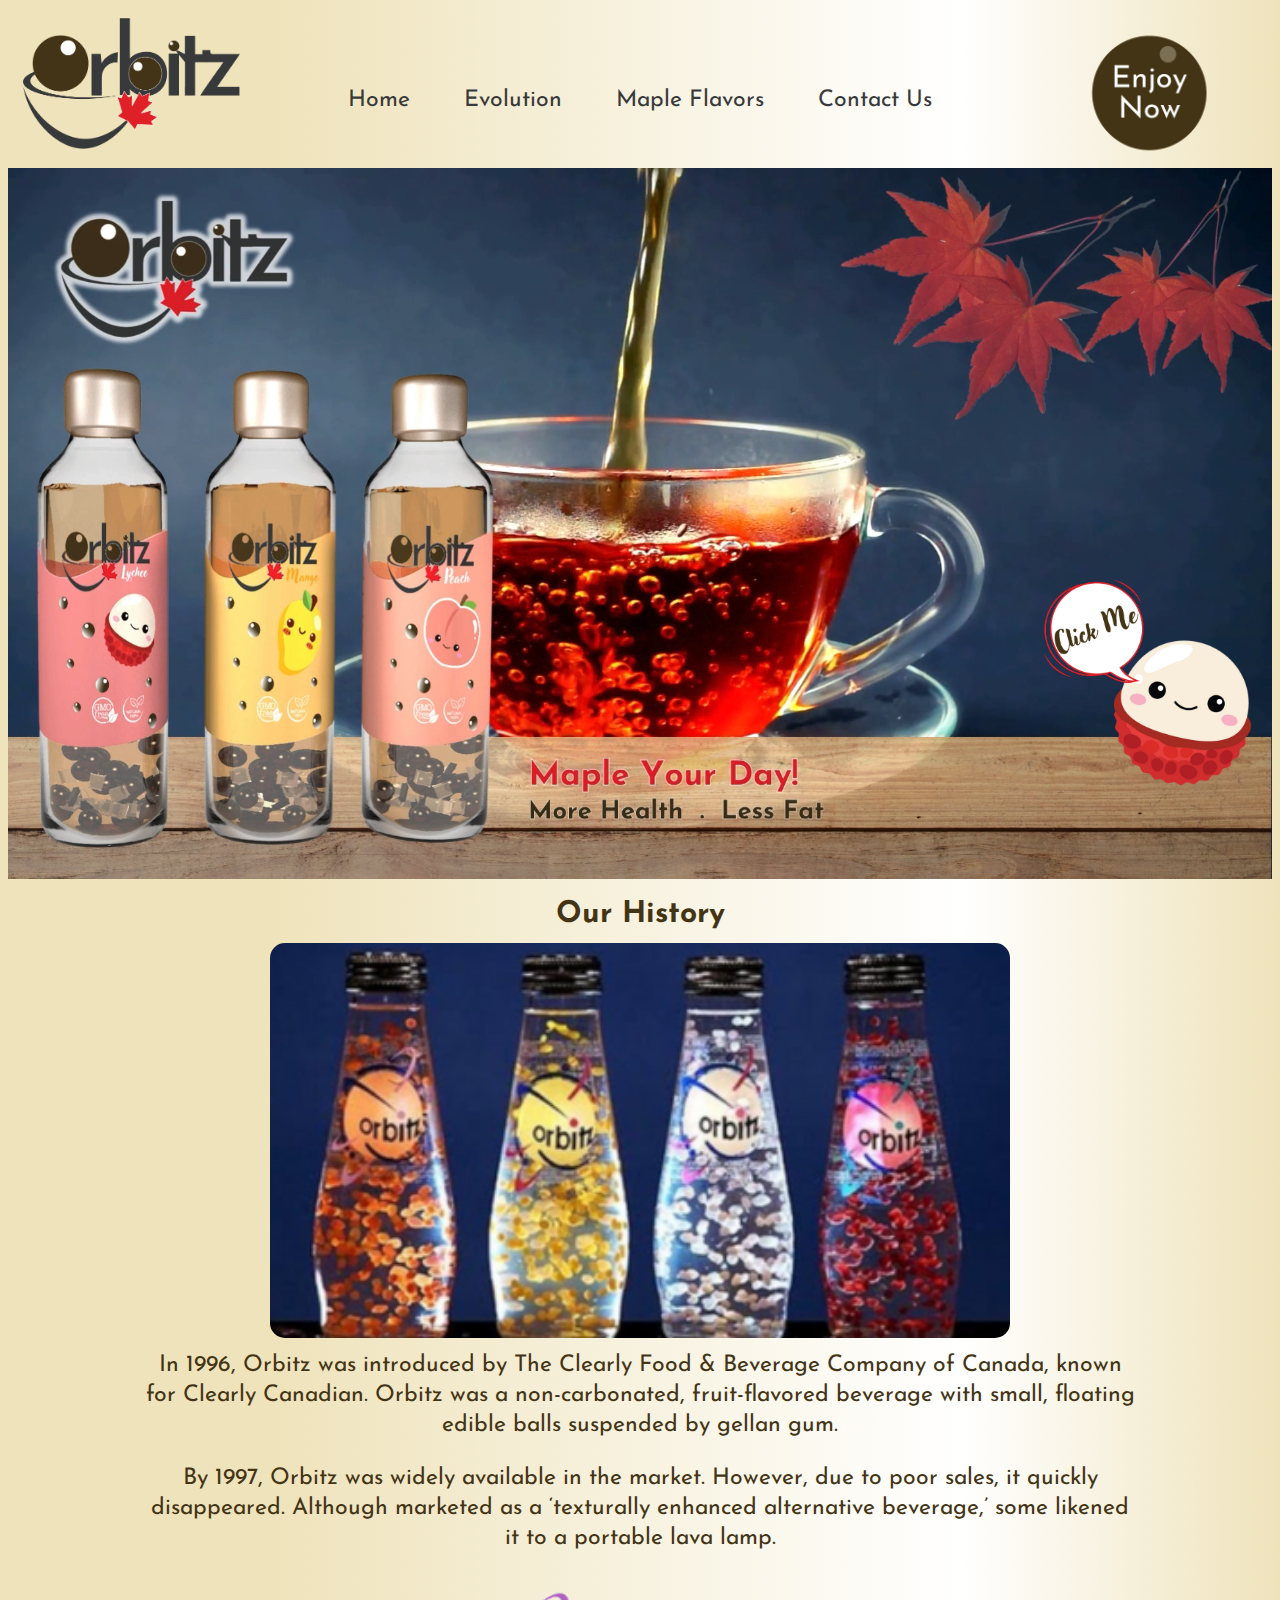
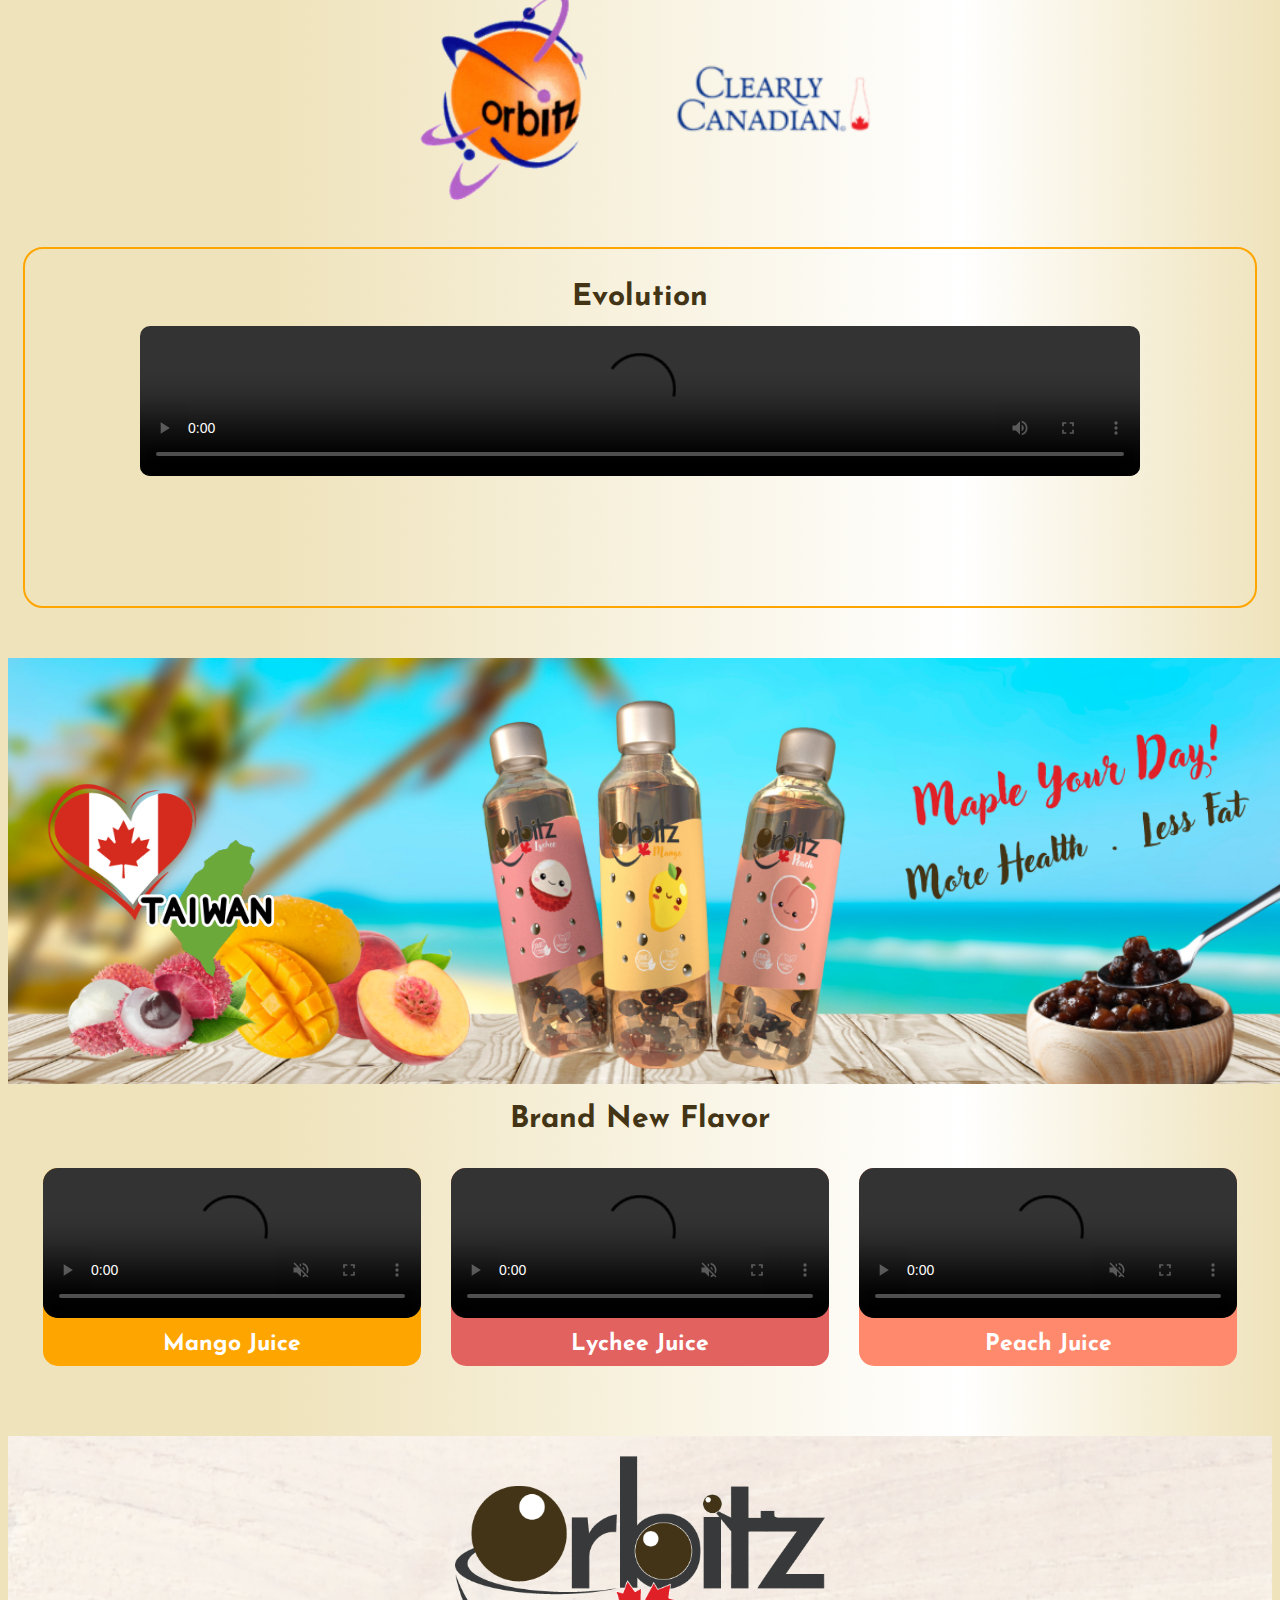
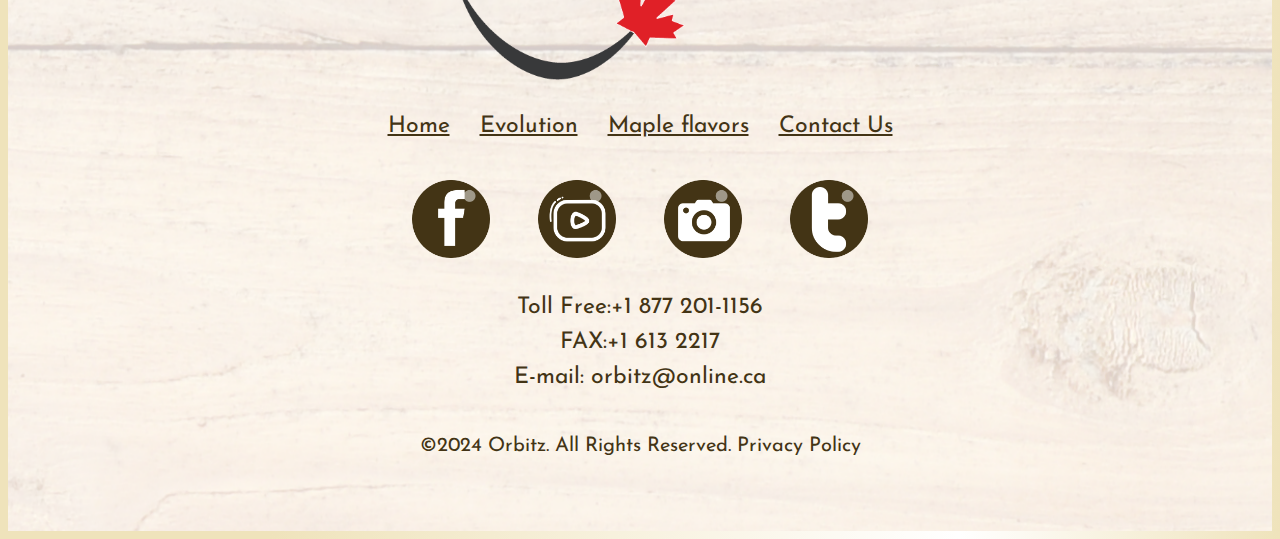
==== commit 0fad1130: "Update the sticky icon and header footer" ====
--- a/about-us.html
+++ b/about-us.html
@@ -71,7 +71,7 @@
 
         <section id="bubble-O">
             <h2 class="hidden">Bubble O</h2>
-            <img src="images/bubble-o.png" alt="Bubble O">
+            <img src="images/buddy-lychee.png" alt="Bubble O">
         </section>
   
         <section  class="grid-con">
--- a/css/grid.css
+++ b/css/grid.css
@@ -13,7 +13,8 @@
 body {
     font-family: "Josefin Sans", sans-serif;
     font-size: 18px;
-    background-color: #EFE3BB;
+    background: rgb(239,227,187);
+    background: linear-gradient(90deg, rgba(239,227,187,1) 0%, rgba(239,227,187,1) 21%, rgba(255,255,255,1) 75%, rgba(239,227,187,1) 100%);
 }
   
 .box {
--- a/css/main.css
+++ b/css/main.css
@@ -152,7 +152,7 @@
     }
     
     p {
-      color: #38393A;
+      color: #433415;
       text-align: center;
       padding-left: 15px;
       padding-right: 15px;
@@ -195,7 +195,7 @@
     @media screen and (max-width: 768px) {
       #sticky-nav-con {
          position: sticky;
-         background: url(../images/header-700.png) no-repeat;
+         /* background: url(../images/header-700.png) no-repeat; */
          background-size: cover; 
           background-position: center; 
       }
@@ -743,7 +743,7 @@
     @media screen and (min-width: 768px) {
       #sticky-nav-con {
          position: sticky;
-         background: url(../images/header-1200.png) no-repeat;
+         /* background: url(../images/header-1200.png) no-repeat; */
       }
     
     #lightbox-content {
@@ -914,7 +914,7 @@
     
     /* Footer Tablet */
     footer {
-      background: url(../images/Woodfooter-1200.png) no-repeat;
+      background: url(../images/Wood-footer-1200.png) no-repeat;
       margin-top: 50px;
       padding-top: 20px;
       padding-bottom: 20px;
@@ -980,7 +980,7 @@
     /* Header & Footer Desktop */
       #sticky-nav-con {
         position: sticky;
-        background: url(../images/header1920.png) no-repeat;
+        /* background: url(../images/header1920.png) no-repeat; */
      }
     
      h2 {
@@ -1038,13 +1038,25 @@
     }
     
     footer {
-      background: url(../images/footer-1920.png) no-repeat;
+      background: url(../images/wood-footer-1920.png) no-repeat;
       margin-top: 50px;
       padding-top: 20px;
       padding-bottom: 20px;
     }
     
     /* 1-Main Page Desktop */
+    #main-about {
+      display: flex;
+      flex-direction: column;
+      align-items: center; /* Center content horizontally */
+      text-align: center;  /* Center text and content inside */
+  }
+  
+    #main-about video {
+        width: 80%; /* Set the video width to 80% of its container */
+        max-width: 100%; /* Ensure it does not exceed the container's width */
+        height: auto; /* Maintain the aspect ratio */
+    }
     #bubble-O img {
       max-width: 220px;
       height: auto;
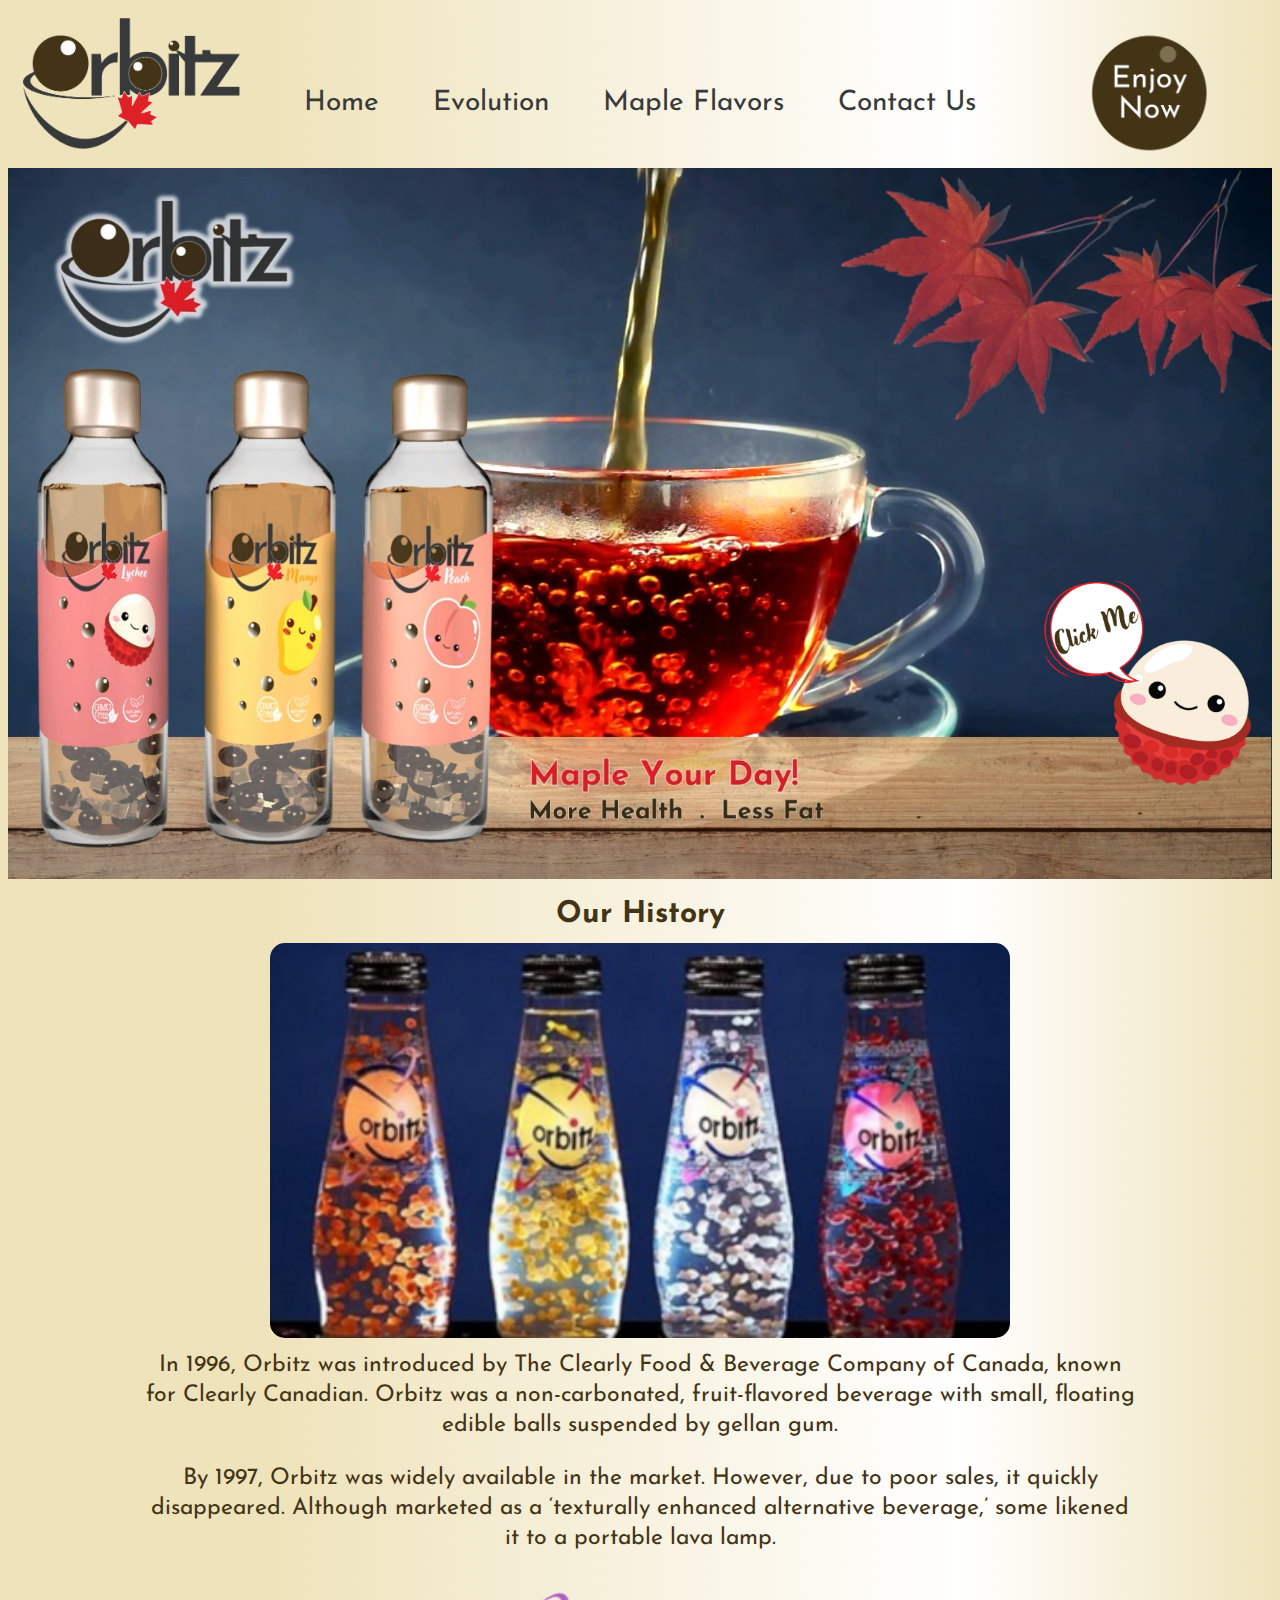
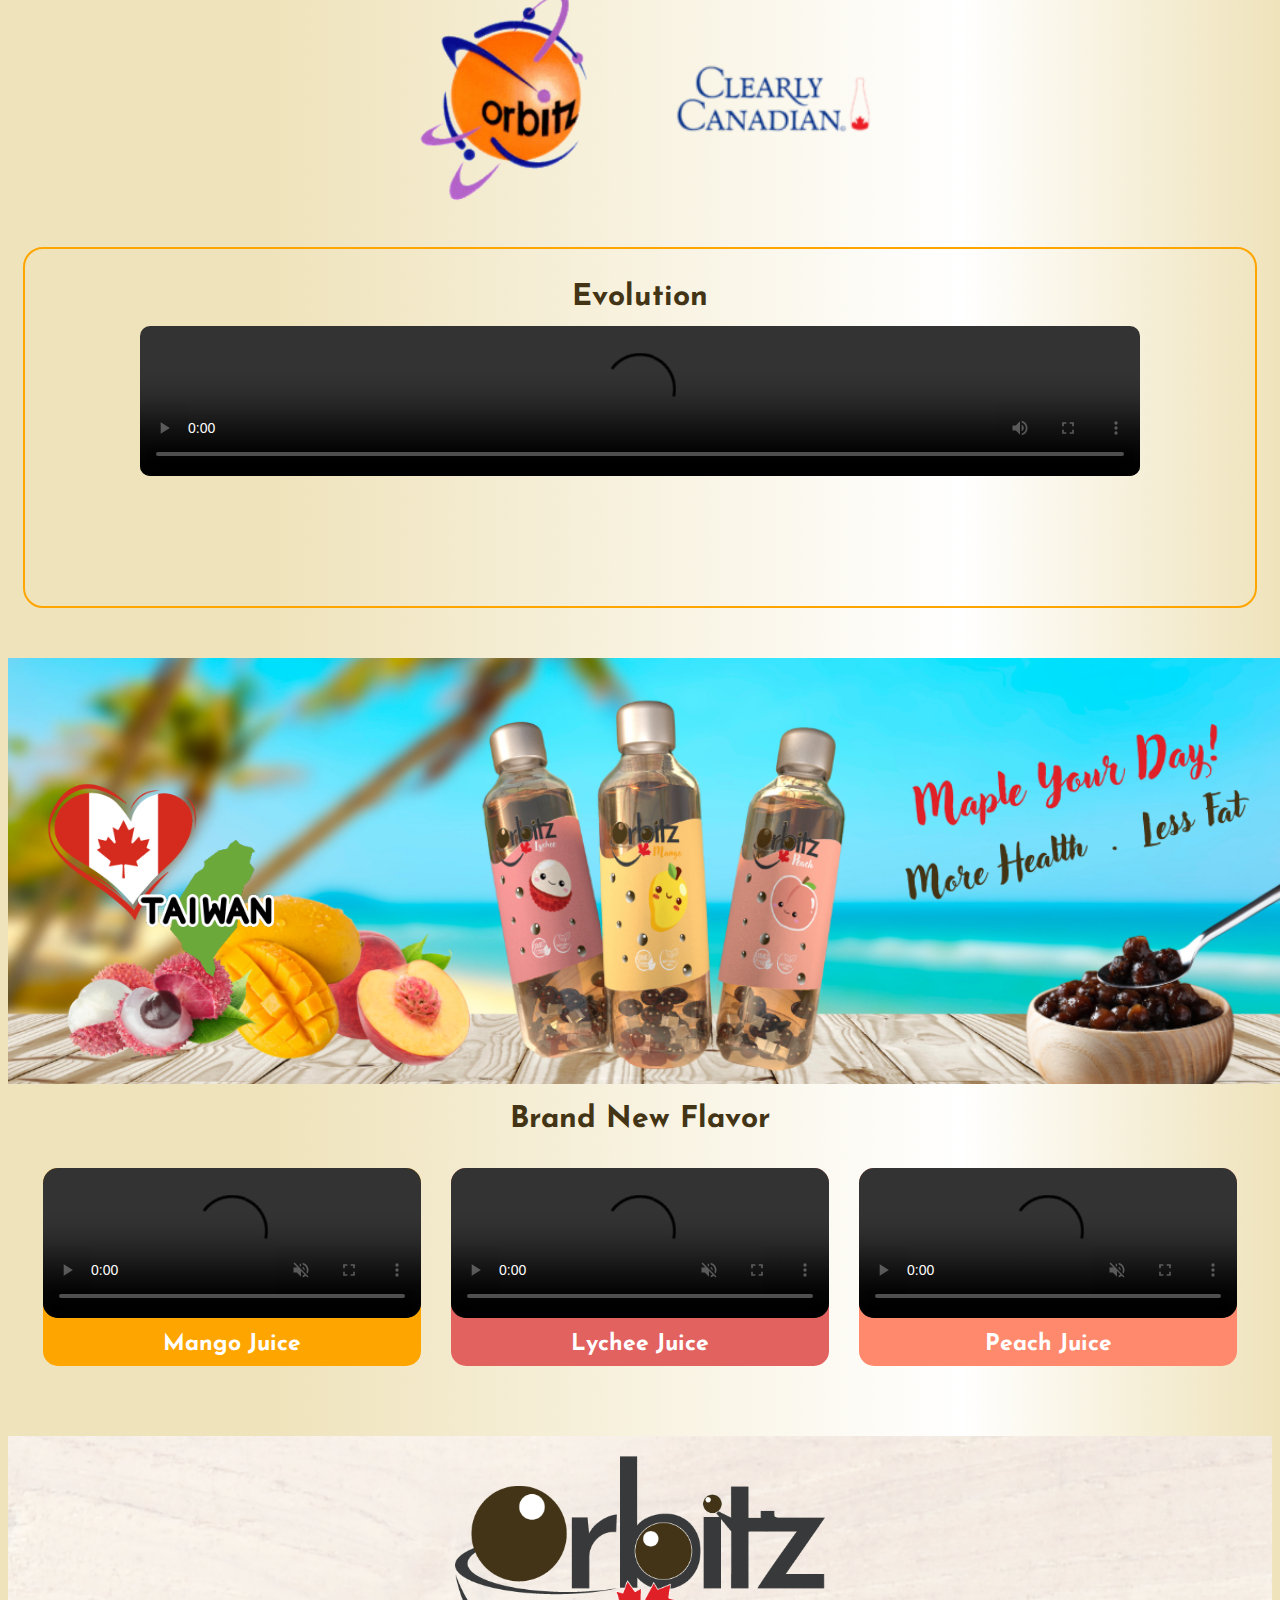
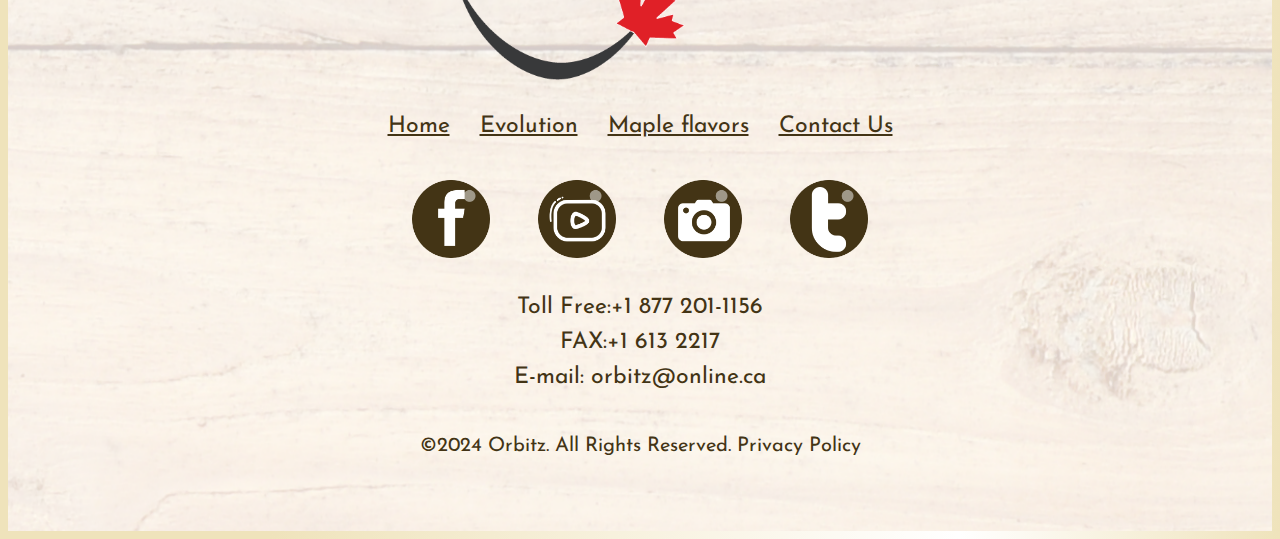
==== commit d2a27b94: "Amend on the lightbox size" ====
--- a/about-us.html
+++ b/about-us.html
@@ -159,25 +159,25 @@
         </section>
     </main>
 
-            <!-- Bubble-O Lightbox -->
-        <div id="lightbox" class="lightbox-overlay">
-            <div id="lightbox-content">
-                <img id="lightbox-image" src="" alt="Lightbox Image">
-                <h3></h3>
-                <p></p>
-                <img id="lightbox-close" src="images/icon-close.png" alt="Close Button">
-            </div>
-        </div>
-
-        <!-- Promotion Lightbox -->
-        <div id="pdt-lightbox" class="lightbox-overlay">
-            <div id="pdt-lightbox-content">
-                <img id="pdt-lightbox-image" src="" alt="Lightbox Image">
-                <h3 id="pdt-lightbox-title"></h3>
-                <p></p>
-                <img id="pdt-lightbox-close" src="images/icon-close.png" alt="Close Button">
-            </div>
-        </div>
+           <!-- Bubble-O Lightbox -->
+<div id="lightbox" class="lightbox-overlay">
+    <div id="lightbox-content" class="lightbox-content">
+        <img id="lightbox-image" class="lightbox-image" src="" alt="Lightbox Image">
+        <h3></h3>
+        <p></p>
+        <img id="lightbox-close" class="lightbox-close" src="images/icon-close.png" alt="Close Button">
+    </div>
+</div>
+
+<!-- Promotion Lightbox -->
+<div id="pdt-lightbox" class="lightbox-overlay">
+    <div id="pdt-lightbox-content" class="lightbox-content">
+        <img id="pdt-lightbox-image" class="lightbox-image" src="" alt="Lightbox Image">
+        <h3 id="pdt-lightbox-title"></h3>
+        <p></p>
+        <img id="pdt-lightbox-close" class="lightbox-close" src="images/icon-close.png" alt="Close Button">
+    </div>
+</div>
 
     <footer class="footer">
         <h2 class="hidden">Footer</h2>
--- a/css/main.css
+++ b/css/main.css
@@ -25,41 +25,44 @@
     display: block;
   }
   
-  
-/* Lightbox overlay */
-/* A-Bubble O Lightbox */
-#lightbox {
-  position: fixed; 
+ /* Lightbox overlay */
+/* General Lightbox Styles */
+.lightbox-overlay {
+  position: fixed;
   top: 0;
   left: 0;
   width: 100%;
-  height: 100%;
-  background: rgba(0, 0, 0, 0.5); 
+  height: 80%;
+  background: rgba(255, 255, 255, 0.5); 
   display: flex;
-  justify-content: center; 
-  align-items: center; 
-  z-index: 1000; 
+  justify-content: center;
+  align-items: center;
+  z-index: 1000;
   opacity: 0;
   visibility: hidden;
   transition: opacity 0.3s ease, visibility 0.3s ease;
 }
 
-#lightbox.show {
+.lightbox-overlay.show {
   opacity: 1;
   visibility: visible;
 }
 
-#lightbox-content {
-  background: #dec9a2f1;
+/* Lightbox Content */
+.lightbox-content {
+  background: rgb(239, 200, 187);
+  background: linear-gradient(90deg, rgb(239, 203, 187) 0%, rgb(239, 203, 187) 21%, rgba(255, 255, 255, 1) 75%, rgb(239, 192, 187) 100%);
   padding: 20px;
   border-radius: 8px;
-  width: 70%; 
-  max-width: 800px; 
-  text-align: center; 
-  position: relative; 
+  width: 60%;
+  max-width: 500px;
+  max-height: 600px;
+  text-align: center;
+  position: relative;
 }
 
-#lightbox-close, #pdt-lightbox-close {
+/* Close Button */
+.lightbox-close {
   cursor: pointer;
   position: absolute;
   top: 10px; 
@@ -70,78 +73,40 @@
   transition: transform 0.3s ease, filter 0.5s ease-in-out;
 }
 
-#lightbox-close:hover, #pdt-lightbox-close:hover {
+.lightbox-close:hover {
   transform: rotate(30deg);
   filter: drop-shadow(20px 6px 10px rgb(98, 97, 97));
 }
 
-#lightbox-image {
+/* Lightbox Image */
+.lightbox-image {
   width: 100%;
   height: auto;
+  border-radius: 15px;
 }
 
-#lightbox-content h3 {
+/* Lightbox Title and Content */
+.lightbox-content h3 {
   margin-top: 20px;
   font-size: 1.5em;
+  color: #433415;
 }
 
-/* Lightbox overlay */
-/* B-Enjoy Now Promotion Lightbox */
-#pdt-lightbox {
-  position: fixed;
-  top: 0;
-  left: 0;
-  width: 100%;
-  height: 100%;
-  background: rgba(0, 0, 0, 0.5); 
-  display: flex;
-  justify-content: center;
-  align-items: center; 
-  z-index: 1000; 
-  opacity: 0;
-  visibility: hidden;
-  transition: opacity 0.3s ease, visibility 0.3s ease; 
-}
-
-#pdt-lightbox.show {
-  opacity: 1;
-  visibility: visible;
-}
-
-#pdt-lightbox-content {
-  background: #dec9a2f1;
-  padding: 20px;
-  border-radius: 8px;
-  width: 70%; 
-  max-width: 800px; 
-  text-align: center; 
-  position: relative; 
-}
-
-#pdt-lightbox-image {
-  width: 100%;
-  height: auto;
-}
-
-#pdt-lightbox-title, #pdt-lightbox-content p {
-  display: block;
-  color: #433415;
-  font-size: 1.5em; /* Adjust font size as needed */
-  margin-top: 20px;
-}
-
-/* Ensure lightbox content uses the same container */
-#pdt-lightbox-content h3 {
-  font-size: 1.5em;
-  margin-top: 20px;
-}
-
-#pdt-lightbox-content p {
+.lightbox-content p {
   font-size: 1em;
   color: #433415;
 }
 
-    
+/* Specific Styles for Bubble-O Lightbox */
+#lightbox {
+  margin-top: 5%;
+}
+
+/* Specific Styles for Promotion Lightbox */
+#pdt-lightbox {
+  margin-top: 5%;
+}
+
     /* General Styles */
     h2 {
       color: #433415;
@@ -553,6 +518,16 @@
   }
   
   @media (min-width: 768px) {
+    #lightbox-image {
+      width: 50%;
+      border-radius: 15px;
+    }
+    
+    #pdt-lightbox-image {
+      width: 80%;
+      border-radius: 15px;
+    }
+
     #new-flavor-video {
         flex-direction: row; 
         flex-wrap: wrap; 
@@ -743,7 +718,6 @@
     @media screen and (min-width: 768px) {
       #sticky-nav-con {
          position: sticky;
-         /* background: url(../images/header-1200.png) no-repeat; */
       }
     
     #lightbox-content {
@@ -1015,7 +989,7 @@
     #burger-con-t ul li a {
       color: #38393A;
       text-decoration: none;
-      font-size: 23px;
+      font-size: 28px;
       padding: 20px;
     }
     
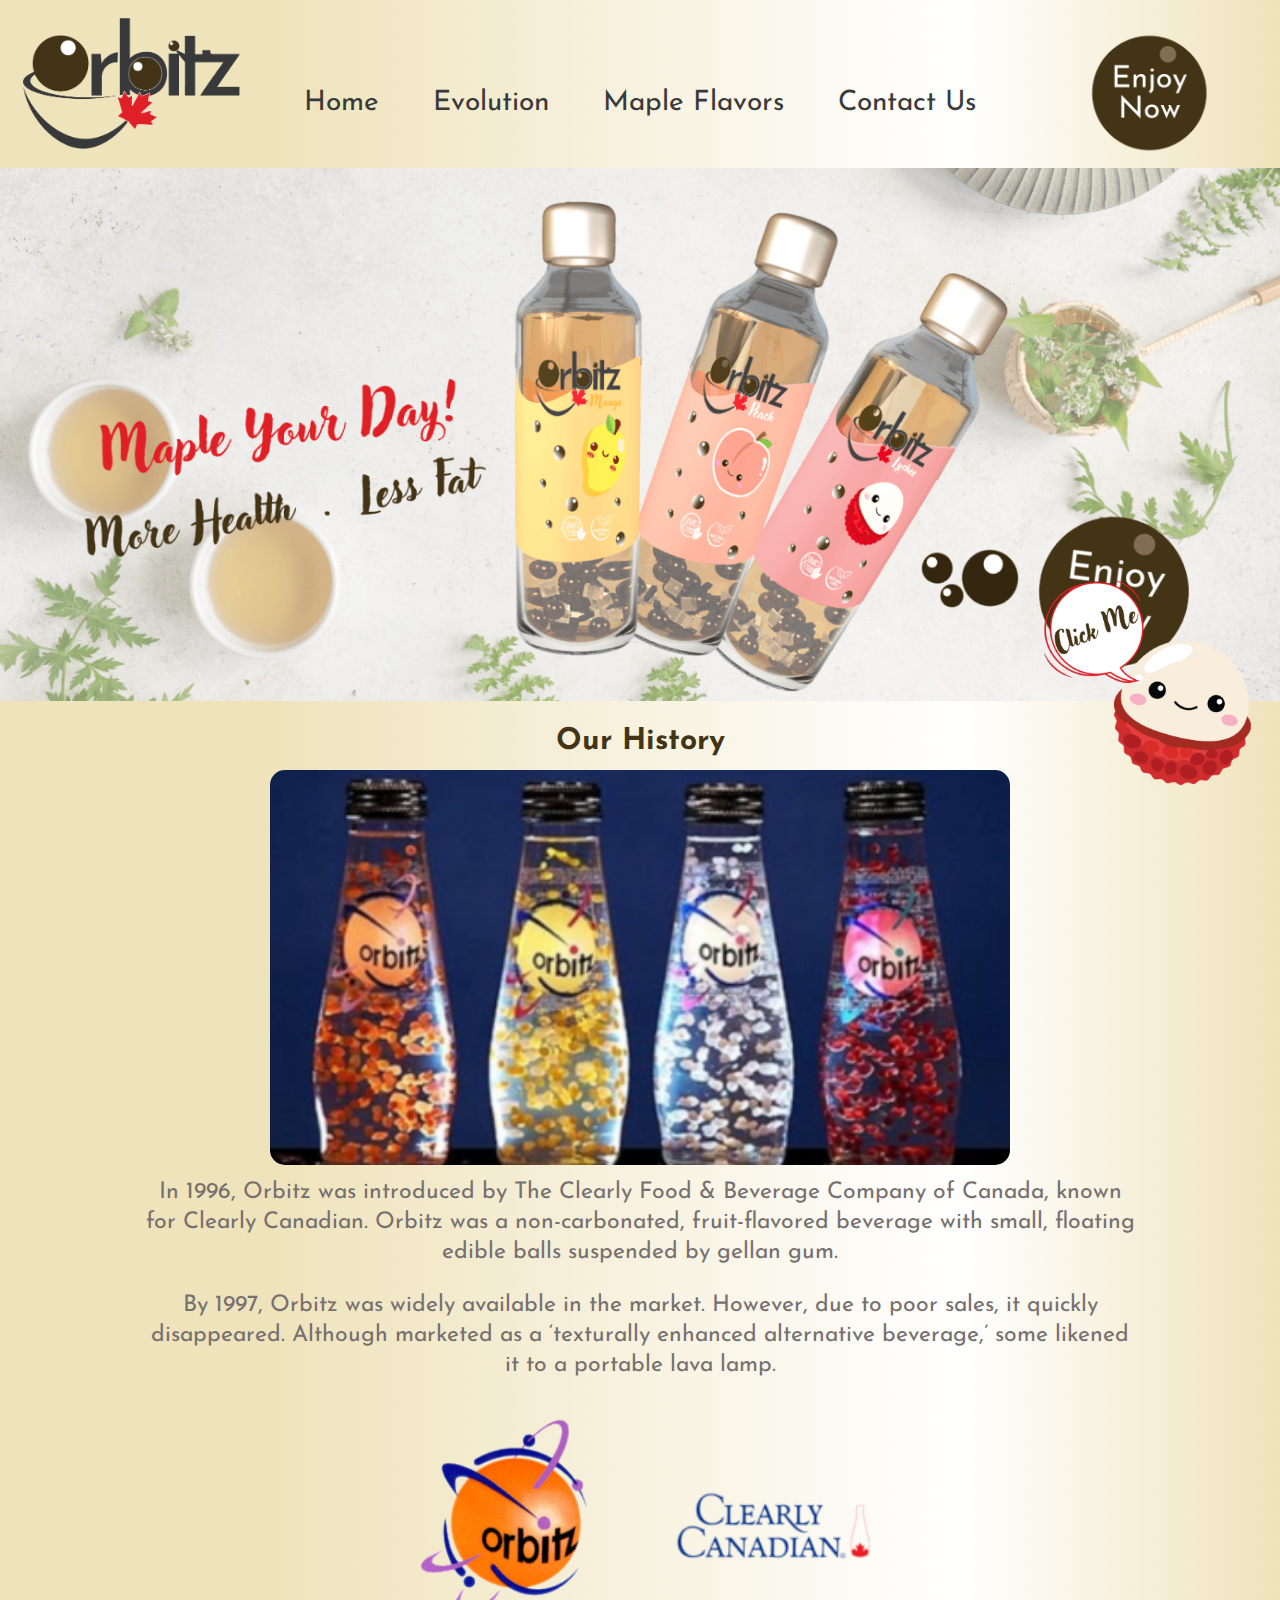
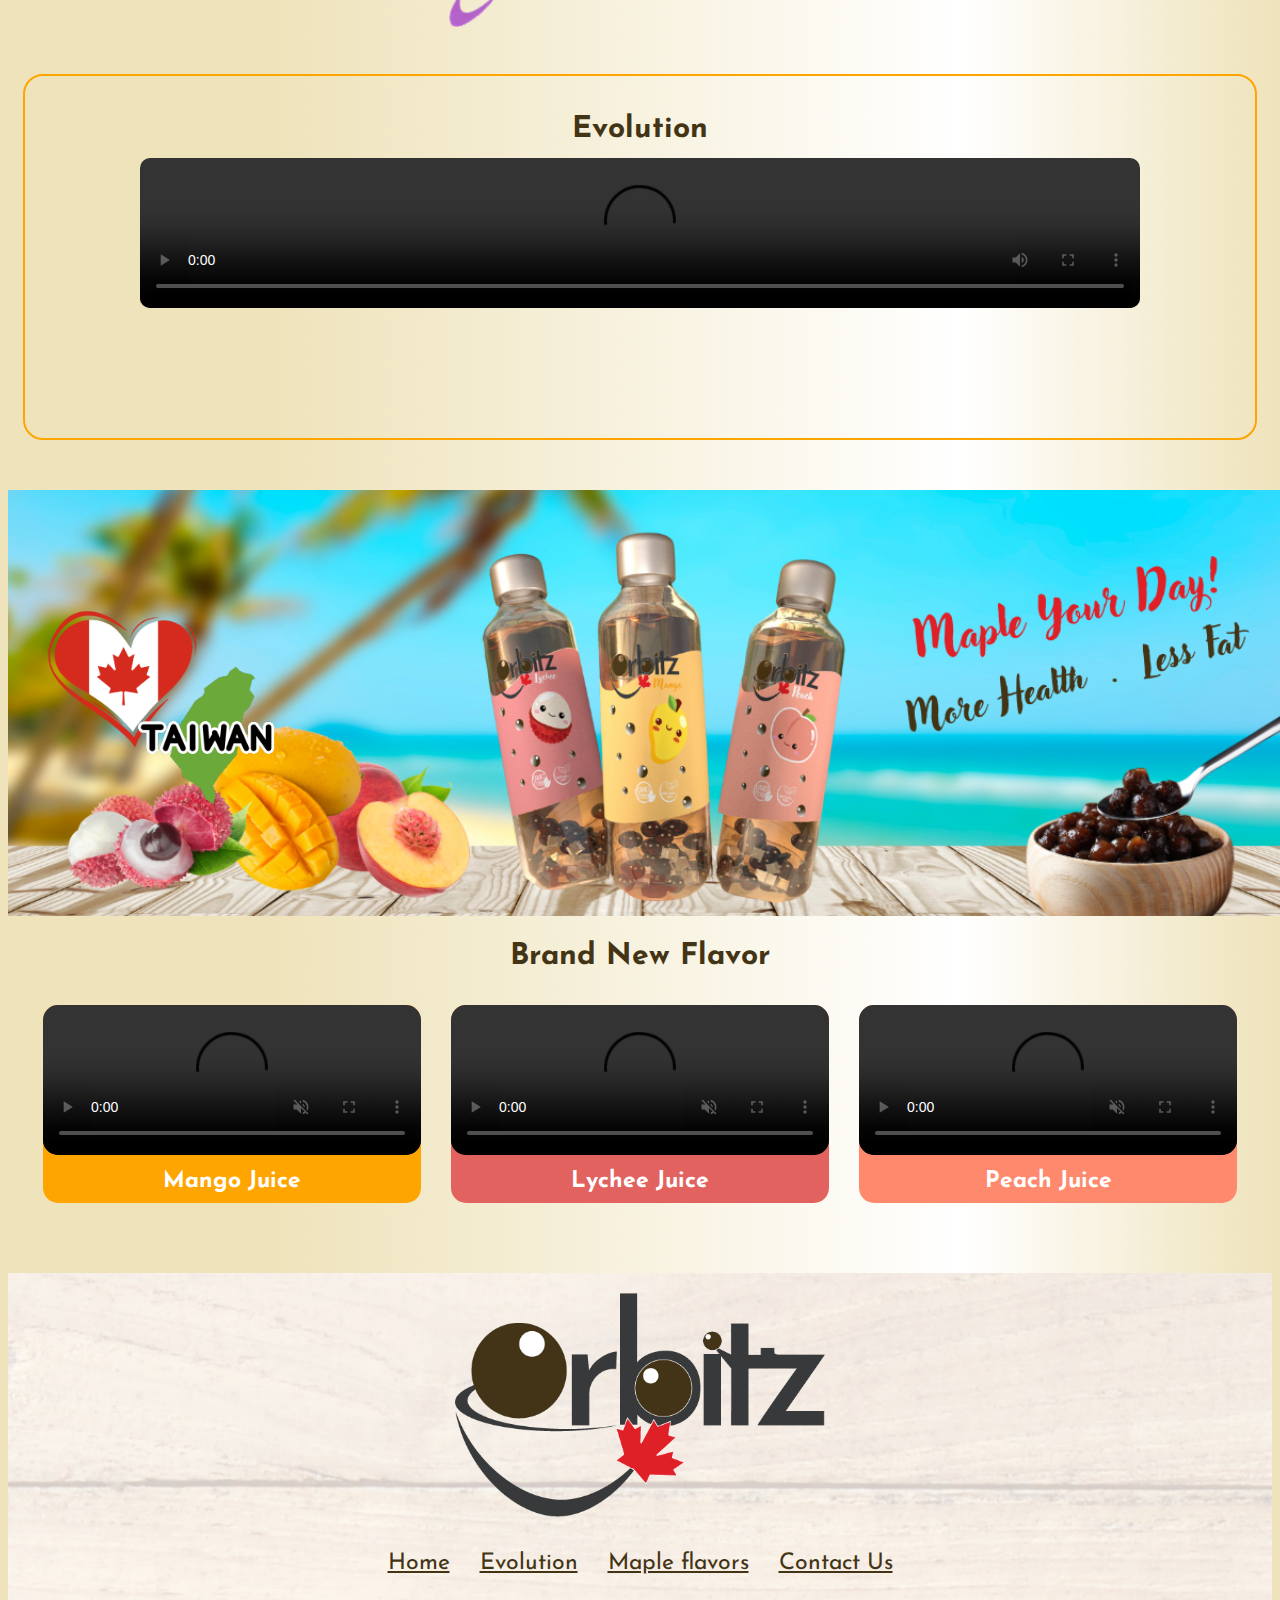
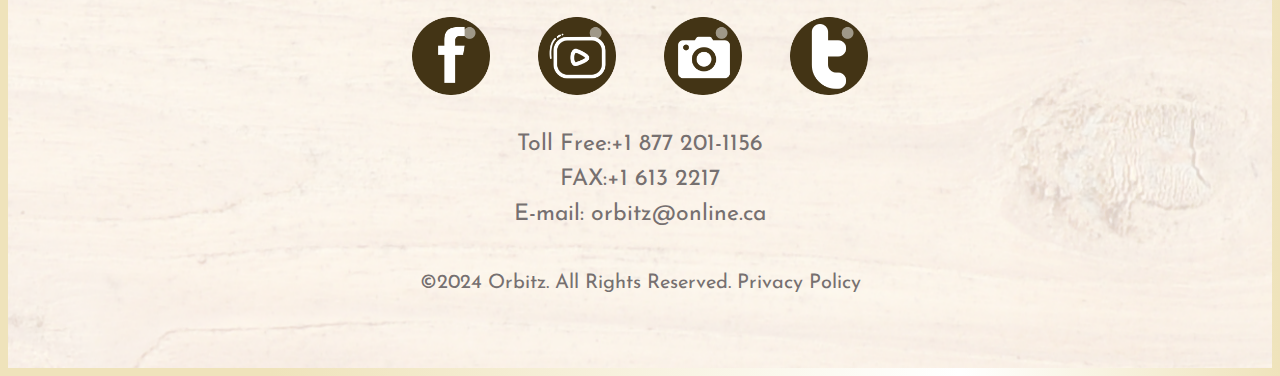
==== commit f3668252: "Updated the banner image" ====
--- a/about-us.html
+++ b/about-us.html
@@ -63,10 +63,24 @@
     </div>
 
     <main>
-        <div id="about-hero" class="full-width-grid-con">
-            <video controls autoplay loop muted>
-                <source src="videos/about-us.mp4" type="video/mp4">
-            </video>
+        <div id="main-about" class="full-width-grid-con">
+            <img
+            sizes="(max-width: 1920px) 100vw, 1920px"
+            srcset="
+            images/about-1_ltkxre_c_scale,w_190.png 190w,
+            images/about-1_ltkxre_c_scale,w_540.png 540w,
+            images/about-1_ltkxre_c_scale,w_766.png 766w,
+            images/about-1_ltkxre_c_scale,w_945.png 945w,
+            images/about-1_ltkxre_c_scale,w_1131.png 1131w,
+            images/about-1_ltkxre_c_scale,w_1269.png 1269w,
+            images/about-1_ltkxre_c_scale,w_1388.png 1388w,
+            images/about-1_ltkxre_c_scale,w_1531.png 1531w,
+            images/about-1_ltkxre_c_scale,w_1637.png 1637w,
+            images/about-1_ltkxre_c_scale,w_1749.png 1749w,
+            images/about-1_ltkxre_c_scale,w_1840.png 1840w,
+            images/about-1_ltkxre_c_scale,w_1920.png 1920w"
+            src="about-1_ltkxre_c_scale,w_1920.png"
+            alt="About Hero Image">
         </div>
 
         <section id="bubble-O">
--- a/css/main.css
+++ b/css/main.css
@@ -110,14 +110,14 @@
     /* General Styles */
     h2 {
       color: #433415;
-      margin-top: 20px;
+      margin-top: 25px;
       margin-bottom: 13px;
       text-align: center;
       font-size: 23px;
     }
     
     p {
-      color: #433415;
+      color: #767070;
       text-align: center;
       padding-left: 15px;
       padding-right: 15px;
@@ -319,7 +319,7 @@
     
     /* Orbitz Background Video */
     #o-background video {
-      width: 90%; 
+      width: 100%; 
       height: auto;
       border-radius: 10px;
     }
@@ -365,6 +365,10 @@
     .flavor-container img {
       width: 100%;
       border-radius: 15px;
+    }
+
+    .flavor-container p {
+      color: #433415;
     }
       
     #fla-mango {
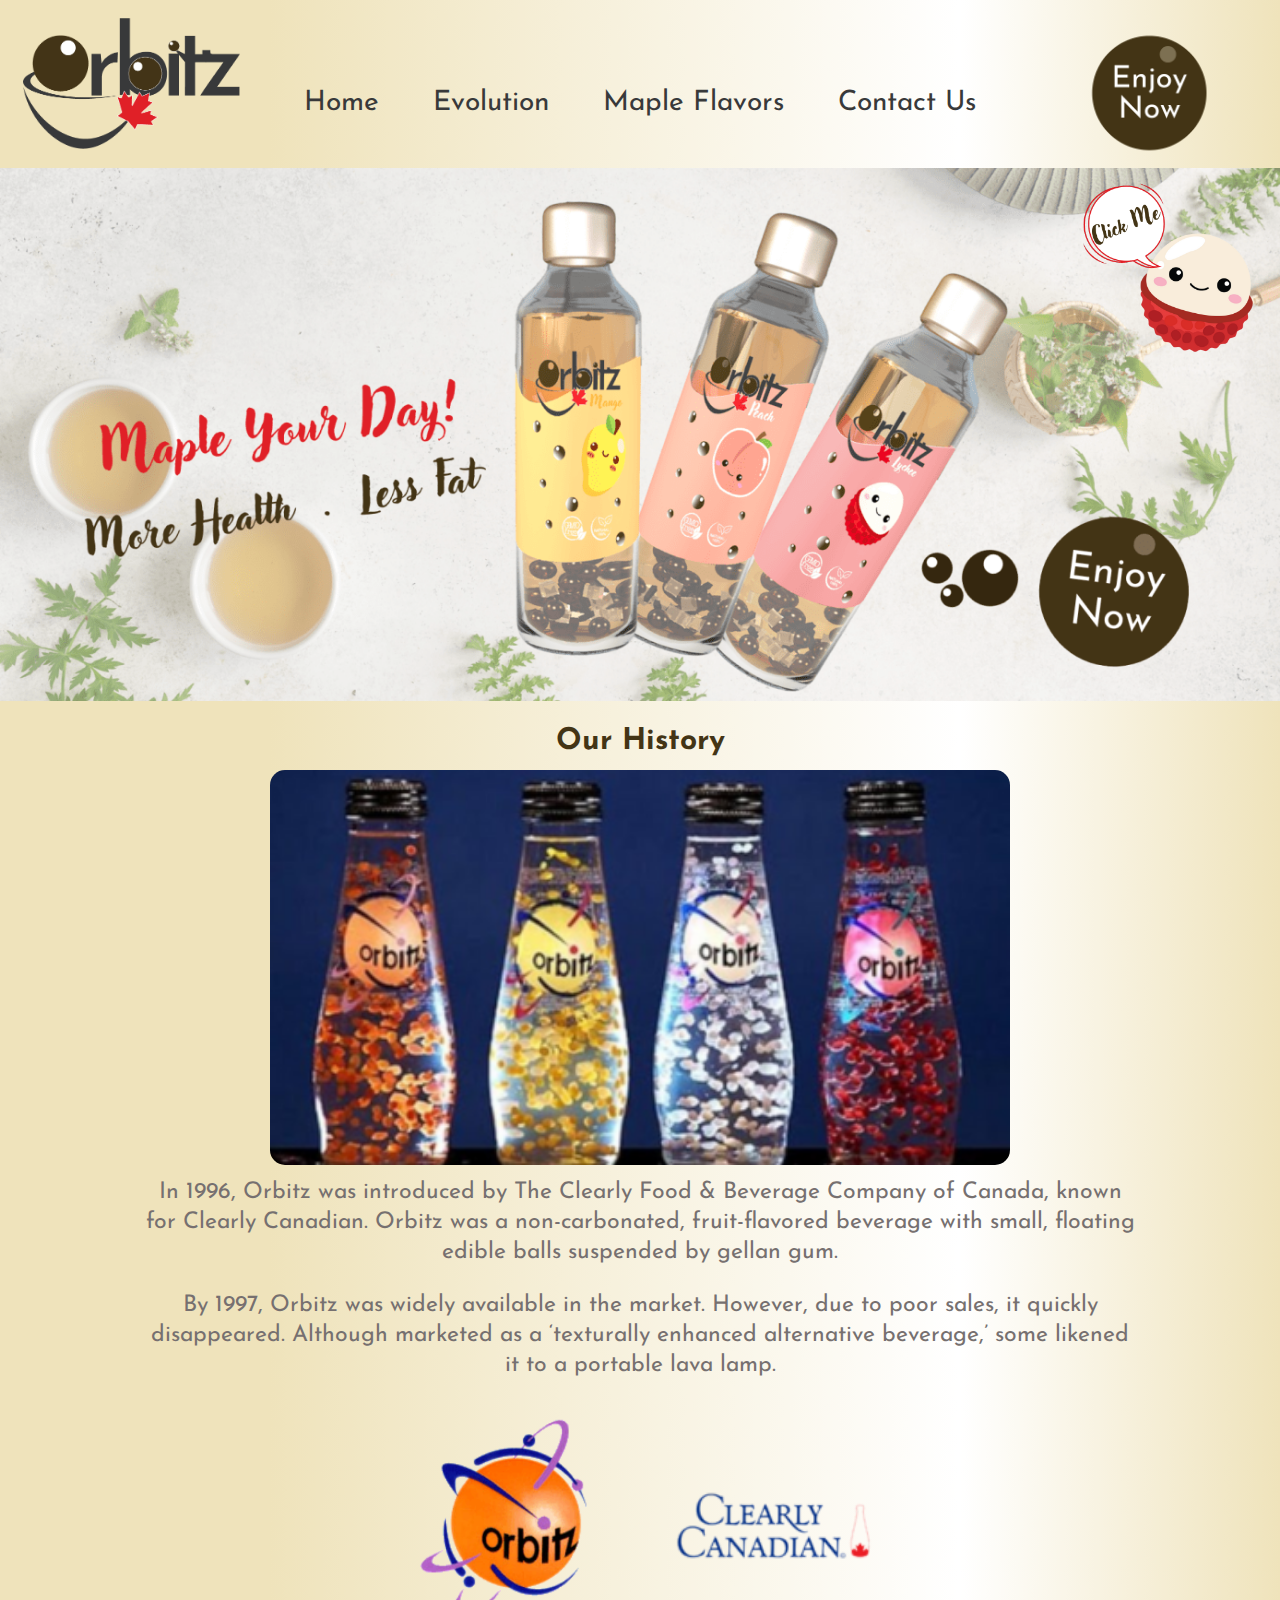
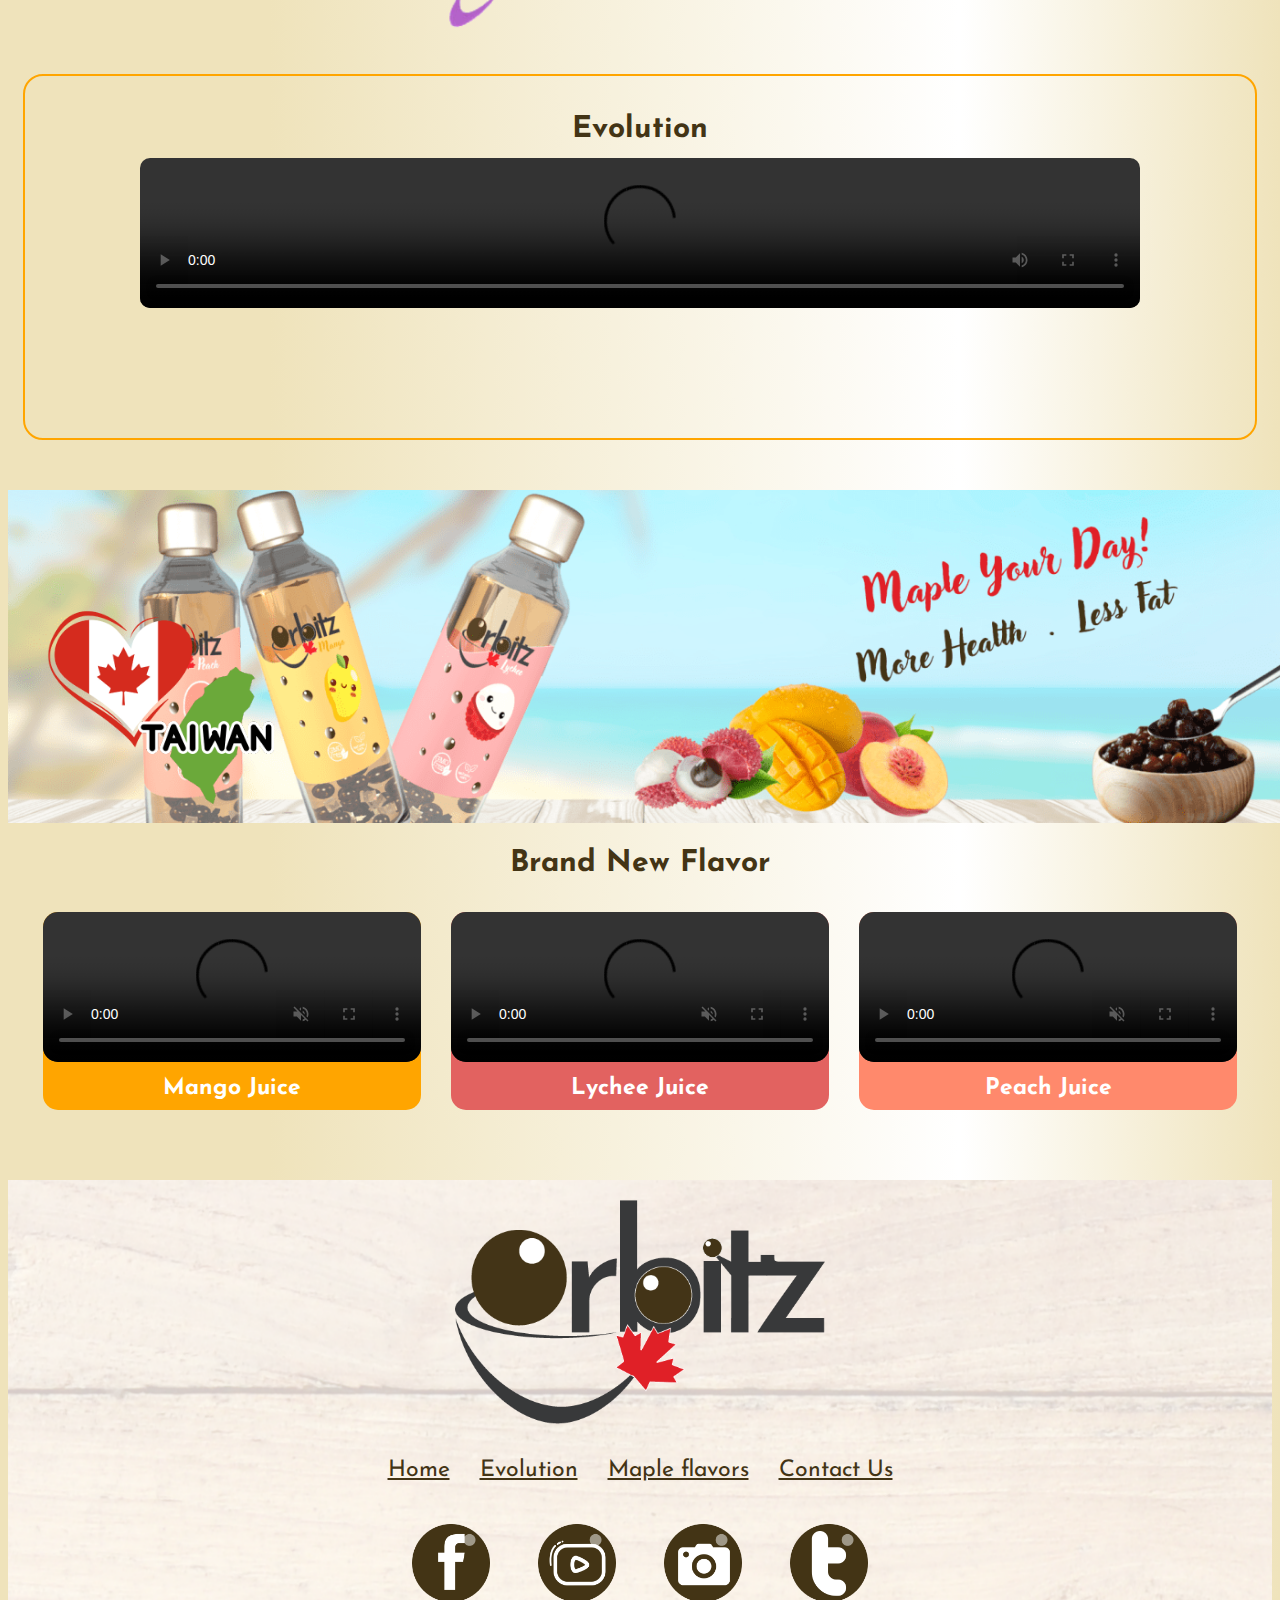
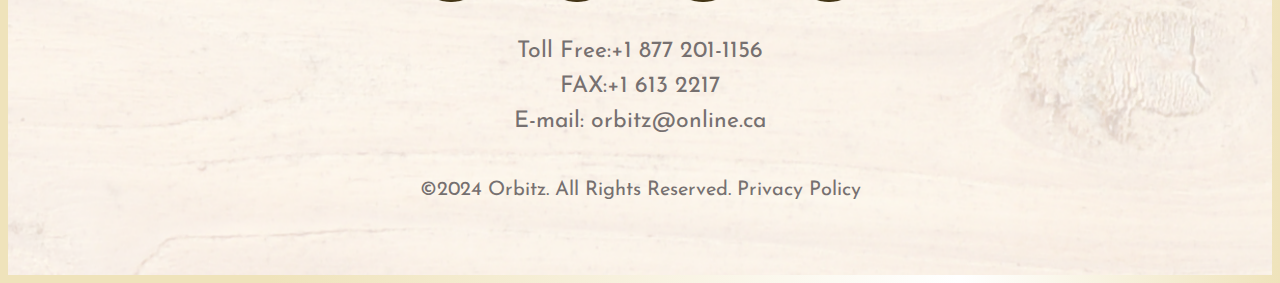
==== commit 01789c4a: "Update banner and the sticky icon" ====
--- a/about-us.html
+++ b/about-us.html
@@ -122,24 +122,19 @@
         <section id="brand-new-flavor" class="full-width-grid-con">
             <h2 class="hidden">Brand New Flavor</h2>
             <img
-            sizes="100vw"
+            sizes="(max-width: 1920px) 100vw, 1920px"
             srcset="
-            images/about-hero-2_g6cph5_c_scale,w_190.png 190w,
-            images/about-hero-2_g6cph5_c_scale,w_334.png 334w,
-            images/about-hero-2_g6cph5_c_scale,w_445.png 445w,
-            images/about-hero-2_g6cph5_c_scale,w_540.png 540w,
-            images/about-hero-2_g6cph5_c_scale,w_623.png 623w,
-            images/about-hero-2_g6cph5_c_scale,w_702.png 702w,
-            images/about-hero-2_g6cph5_c_scale,w_774.png 774w,
-            images/about-hero-2_g6cph5_c_scale,w_843.png 843w,
-            images/about-hero-2_g6cph5_c_scale,w_907.png 907w,
-            images/about-hero-2_g6cph5_c_scale,w_969.png 969w,
-            images/about-hero-2_g6cph5_c_scale,w_1028.png 1028w,
-            images/about-hero-2_g6cph5_c_scale,w_1085.png 1085w,
-            images/about-hero-2_g6cph5_c_scale,w_1142.png 1142w,
-            images/about-hero-2_g6cph5_c_scale,w_1198.png 1198w,
-            images/about-hero-2_g6cph5_c_scale,w_1200.png 1200w"
-            src="about-hero-2_g6cph5_c_scale,w_1200.png"
+            images/about-2_yuodre_c_scale,w_190.png 190w,
+            images/about-2_yuodre_c_scale,w_583.png 583w,
+            images/about-2_yuodre_c_scale,w_856.png 856w,
+            images/about-2_yuodre_c_scale,w_1065.png 1065w,
+            images/about-2_yuodre_c_scale,w_1222.png 1222w,
+            images/about-2_yuodre_c_scale,w_1401.png 1401w,
+            images/about-2_yuodre_c_scale,w_1556.png 1556w,
+            images/about-2_yuodre_c_scale,w_1693.png 1693w,
+            images/about-2_yuodre_c_scale,w_1827.png 1827w,
+            images/about-2_yuodre_c_scale,w_1920.png 1920w"
+            src="about-2_yuodre_c_scale,w_1920.png"
             alt="Brand New Flavor Hero">
         </section>
 
--- a/css/main.css
+++ b/css/main.css
@@ -128,14 +128,14 @@
     /* Bubble O stick on the page */
     #bubble-O {
       position: fixed;
-      bottom: 100px; 
+      top: 8%;
       right: 0;
       z-index: 1000;
       margin-right: 20px;
     }
     
     #bubble-O img {
-      max-width: 140px;
+      max-width: 130px;
       height: auto;
     }
     
@@ -775,11 +775,7 @@
         transition: all 1s ease-in-out;
         filter: drop-shadow(20px 6px 10px rgb(98, 97, 97));
       }
-    
-      #bubble-O img {
-        max-width: 180px;
-        height: auto;
-      }
+
     
     /* 1-Main Page - Tablet */
     #main-about video {
@@ -821,6 +817,16 @@
       height: auto;
       top: -8%; 
       left: 70%; 
+    }
+
+    #bubble-O {
+      top: 15%;
+    }
+
+    #bubble-O img {
+      width: 150px;
+      max-width: 180px;
+      height: auto;
     }
     
     /* 2-About Page Tablet */
@@ -977,6 +983,16 @@
       padding-top: 10px;
       padding-bottom: 10px;
     }
+
+    #bubble-O {
+      top: 20%;
+    }
+
+    #bubble-O img {
+      width: 220px;
+      height: auto;
+    }
+      
     
     #burger-con-t ul {
       display: flex; 
@@ -1035,10 +1051,6 @@
         max-width: 100%; /* Ensure it does not exceed the container's width */
         height: auto; /* Maintain the aspect ratio */
     }
-    #bubble-O img {
-      max-width: 220px;
-      height: auto;
-    }
     
     #o-background {
       text-align: center;
